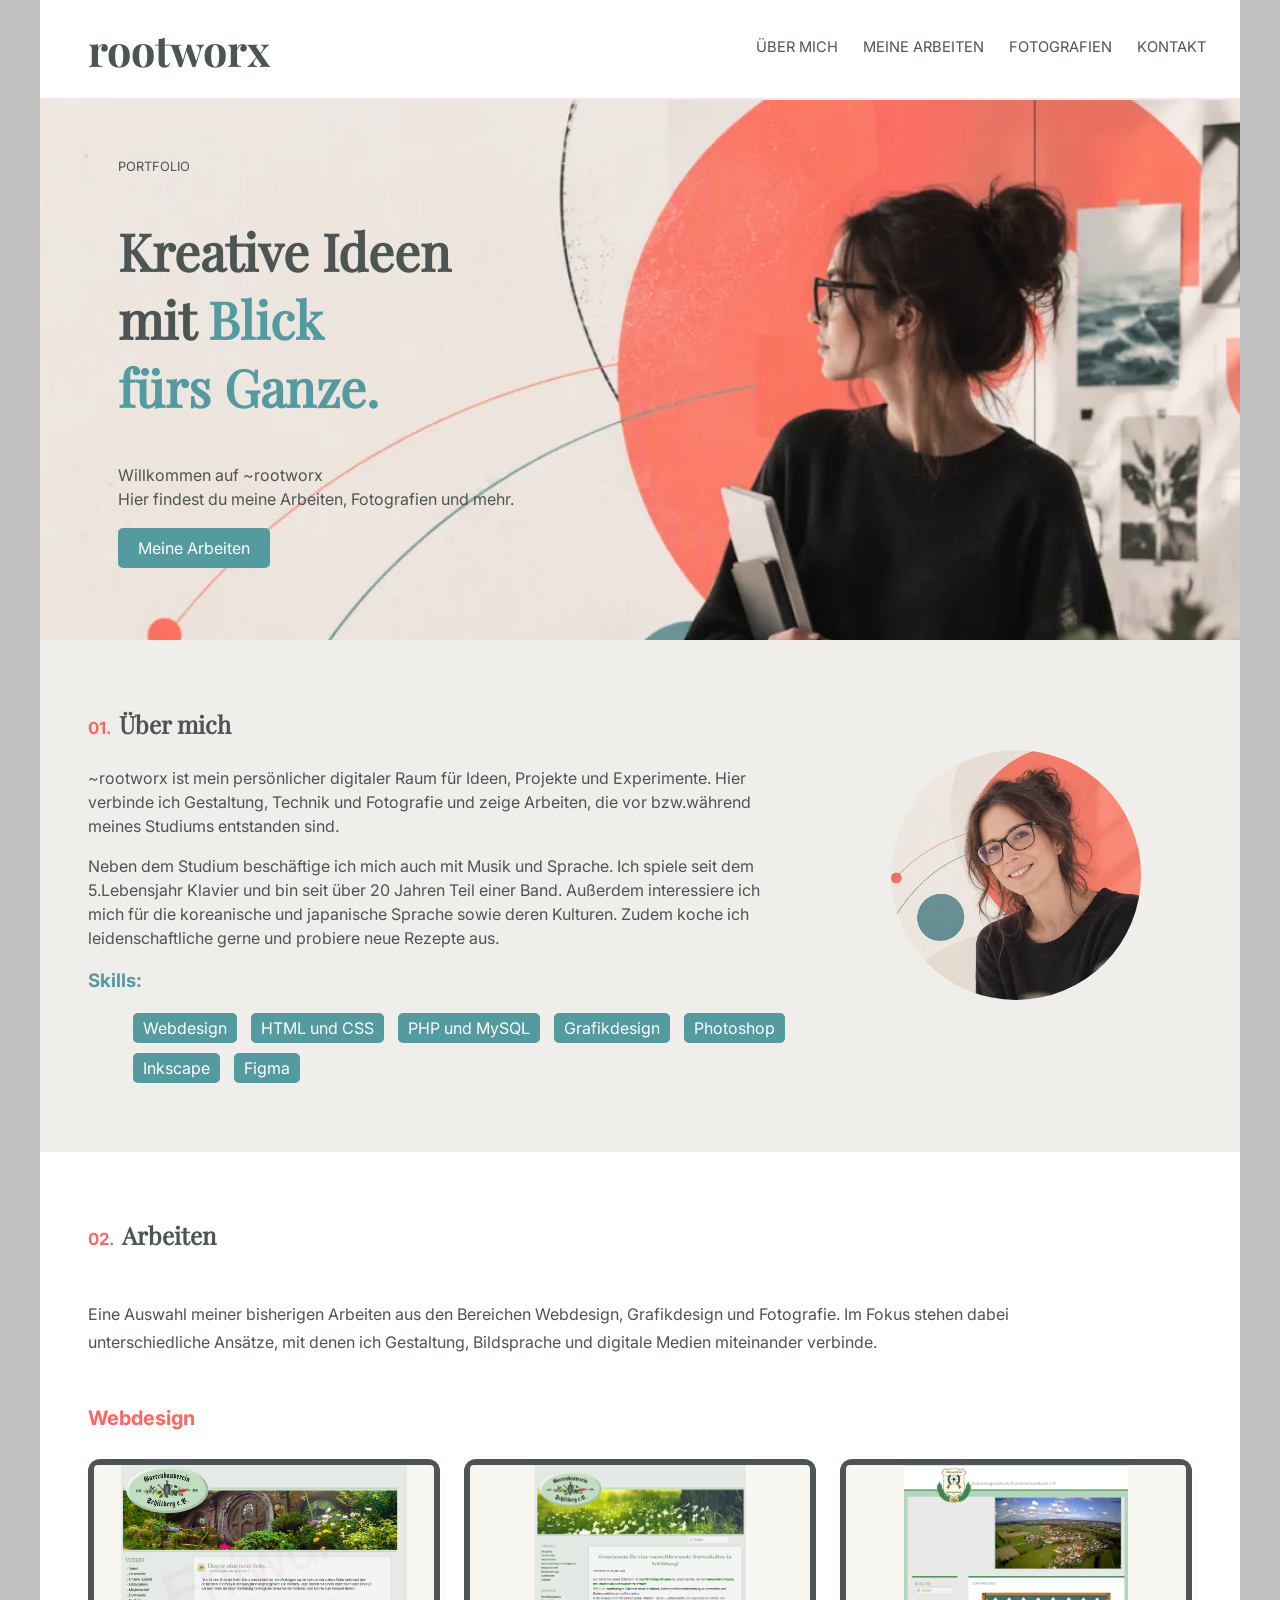
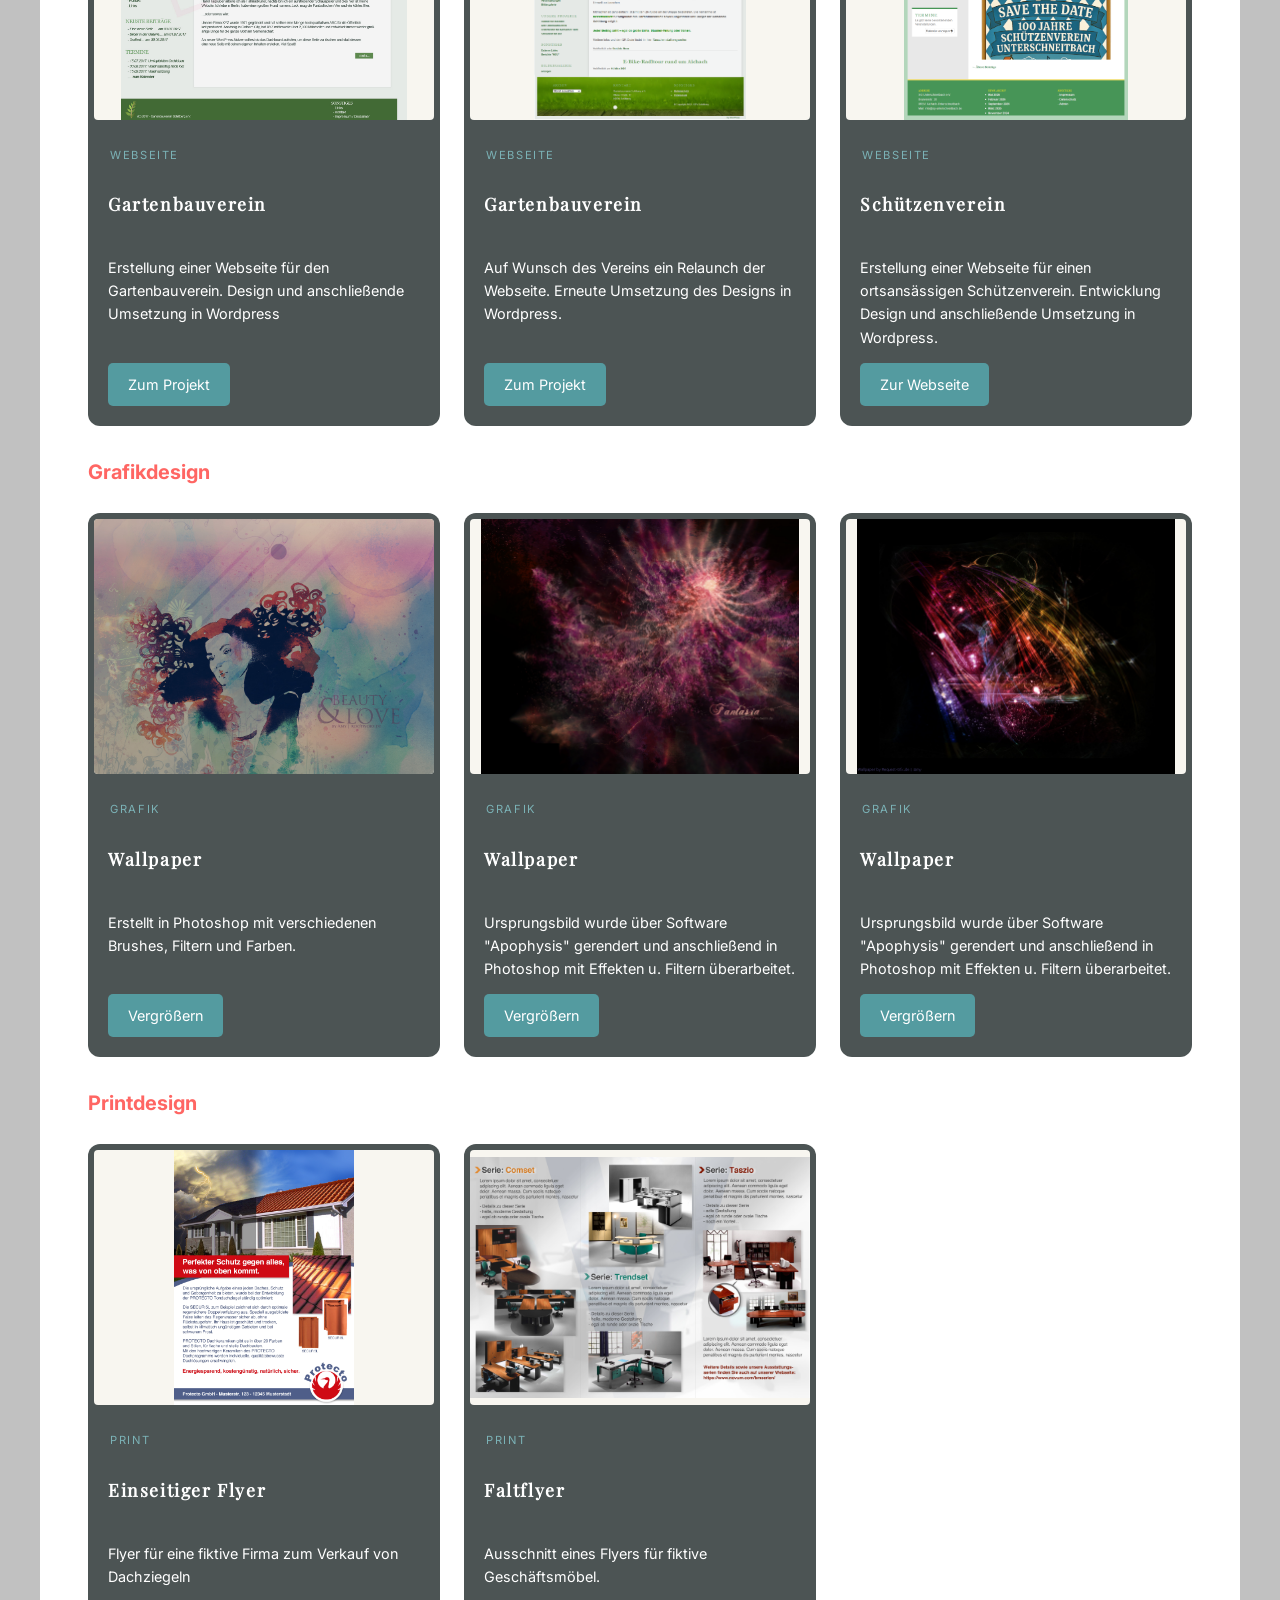
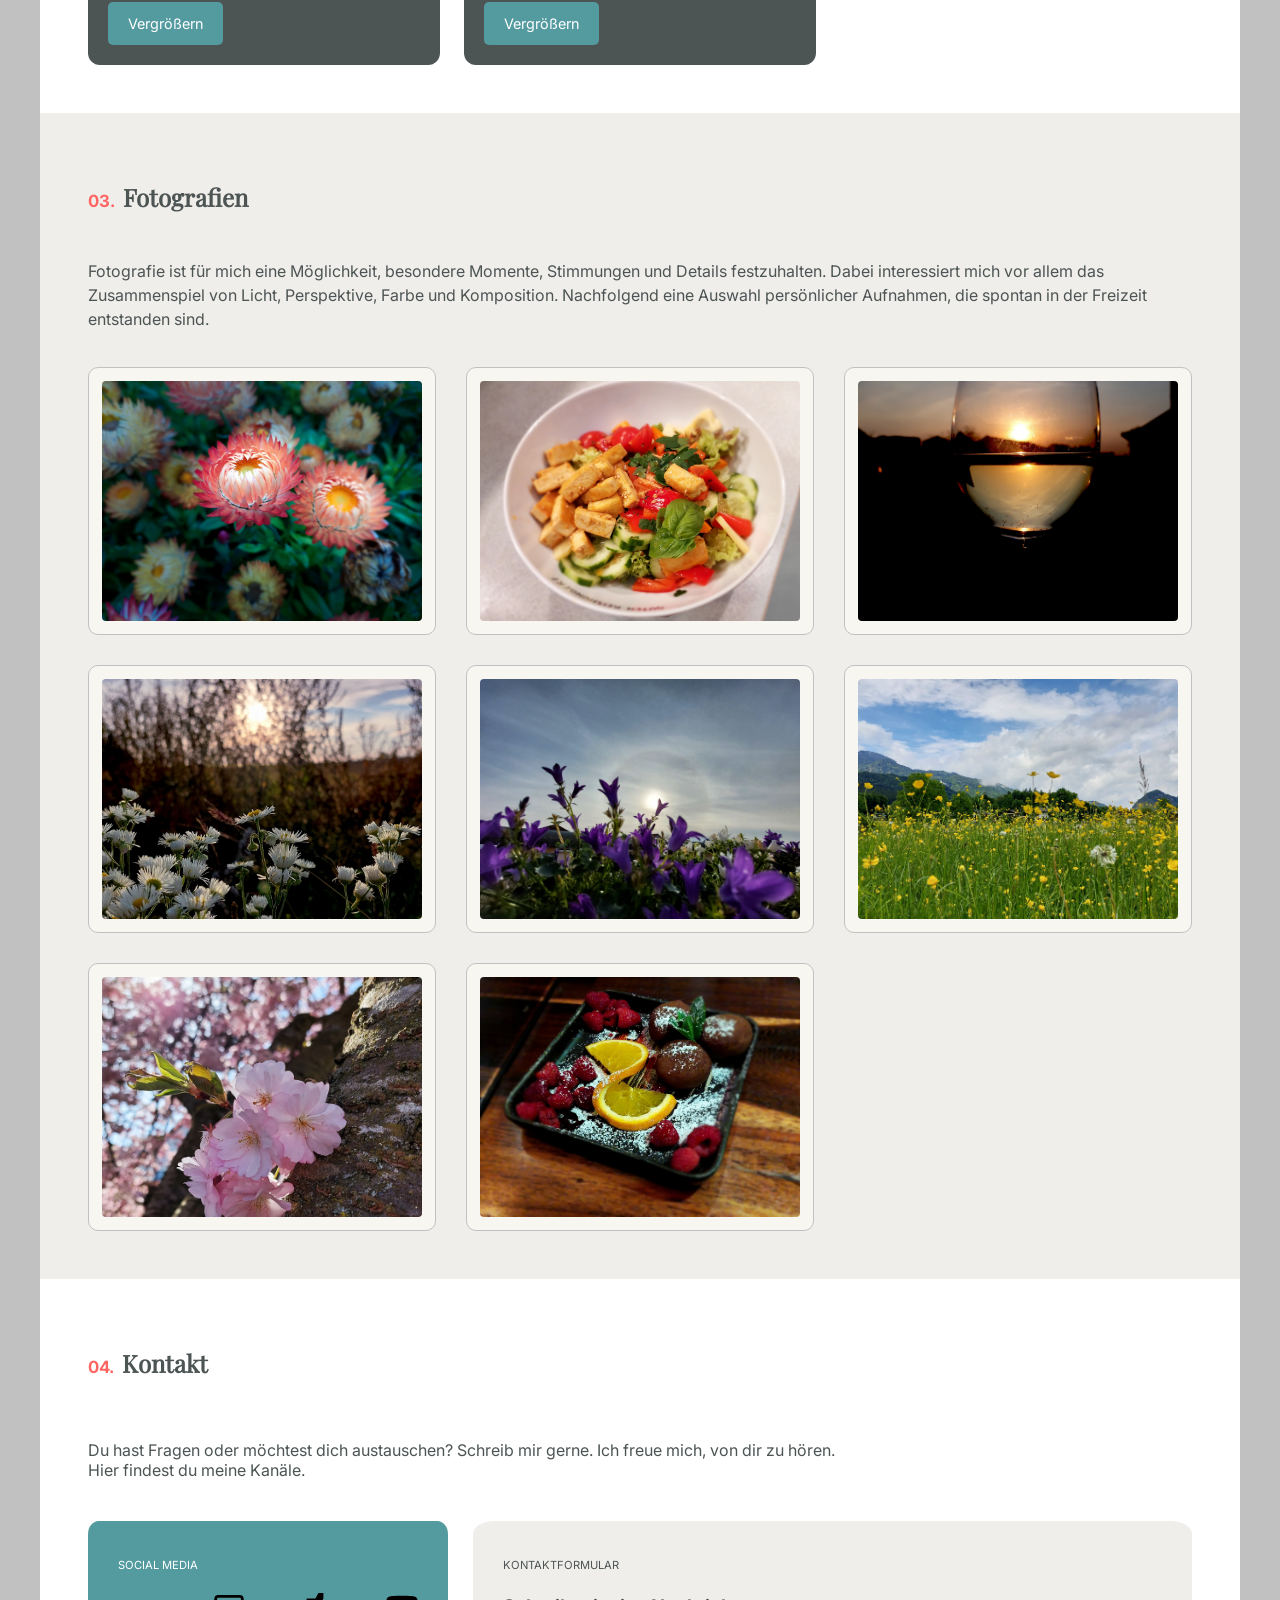
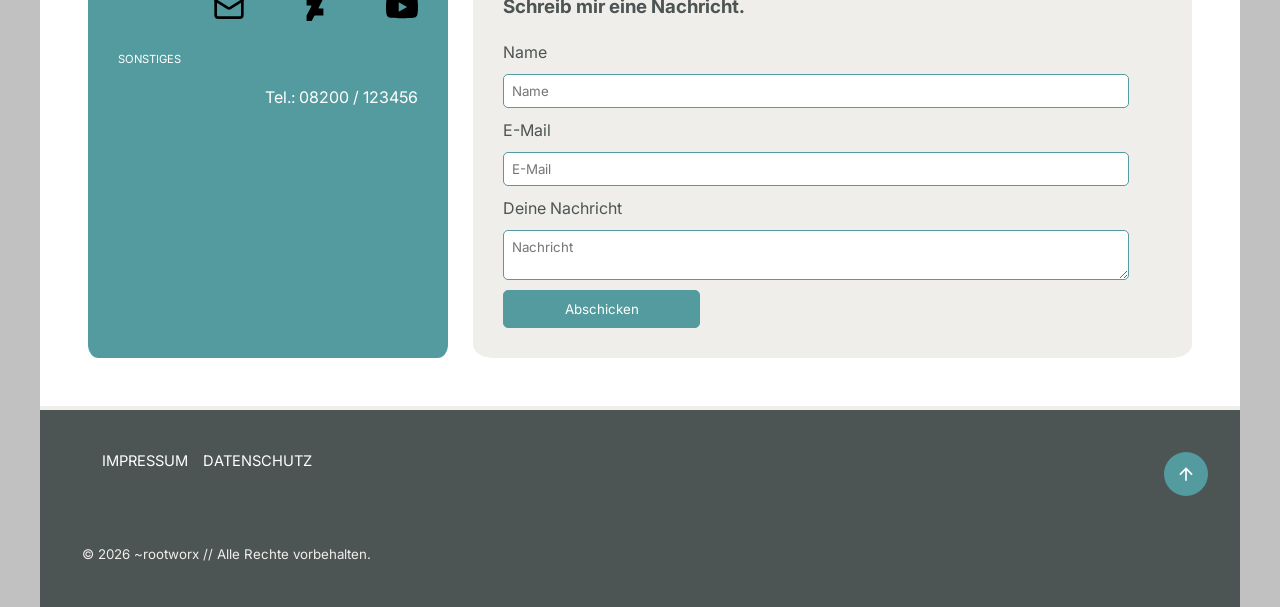
==== index.html @ ef7a03c9 "feat: Füge Lazy Loading für Bilder hinzu - Eigenschaft in <img>-Tag ergänzt in HTML-Seiten, für verb" ====
<!DOCTYPE html>
<html lang="de">

<head>
    <meta charset="UTF-8">
    <meta name="viewport" content="width=device-width, initial-scale=1.0">
    <title>~rootworx Portfolio Website</title>
    <link rel="stylesheet" href="assets/style.css" type="text/css">
    <link rel="stylesheet" href="assets/mobile.css">

    <script src="script/loader.js" defer></script>
    <script src="script/lightbox.js" defer></script>
</head>

<body id="top">
    <header>

    </header>

    <main>
        <section id="hero" aria-labelledby="hero-heading">

            <div class="hero-content">
                <span class="hero-title">PORTFOLIO</span>

                <h1>
                    Kreative Ideen mit
                    <span class="hero-highlight">Blick fürs Ganze.</span>
                </h1>
                <p>Willkommen auf ~rootworx<br />
                    Hier findest du meine Arbeiten, Fotografien und mehr.
                </p>
                <p><a href="#works">Meine Arbeiten</a></p>
            </div>

        </section>

        <section id="about">
            <h2><span class="sektionnr">01.</span>Über mich</h2>
            <article>
                <p>~rootworx ist mein persönlicher digitaler Raum für Ideen, Projekte und Experimente. Hier verbinde ich
                    Gestaltung, Technik und Fotografie und zeige Arbeiten, die vor bzw.während meines Studiums
                    entstanden
                    sind.</p>
                <p>Neben dem Studium beschäftige ich mich auch mit Musik und Sprache. Ich spiele seit dem 5.Lebensjahr
                    Klavier und bin seit über 20 Jahren Teil einer Band. Außerdem interessiere ich mich für die
                    koreanische
                    und japanische Sprache sowie deren Kulturen. Zudem koche ich leidenschaftliche gerne und probiere
                    neue
                    Rezepte aus.</p>
                <h3>Skills:</h3>
                <ul>
                    <li>Webdesign</li>
                    <li>HTML und CSS</li>
                    <li>PHP und MySQL</li>
                    <li>Grafikdesign</li>
                    <li>Photoshop</li>
                    <li>Inkscape</li>
                    <li>Figma</li>
                </ul>
            </article>
            <figure><img src="assets/images/foto_klein.webp" alt="Porträtfoto, wurde leicht abstrahiert"></figure>
        </section>

        <section id="works">
            <h2><span class="sektionnr">02.</span>Arbeiten</h2>
            <article>
                <p>Eine Auswahl meiner bisherigen Arbeiten aus den Bereichen Webdesign, Grafikdesign und Fotografie. Im
                    Fokus stehen dabei unterschiedliche Ansätze, mit denen ich Gestaltung, Bildsprache und digitale
                    Medien
                    miteinander verbinde.</p>
            </article>
            <h3>Webdesign</h3>
            <div class="work-grid">
                <figure>
                    <img src="assets/works/wd1.webp" alt="Erstellung Webseite für GBV Schiltberg" loading="lazy">
                    <figcaption>
                        <span class="workbrow">Webseite</span>
                        <h4>Gartenbauverein</h4>
                        <p>Erstellung einer Webseite für den Gartenbauverein. Design und anschließende Umsetzung in
                            Wordpress</p>
                        <a href="projekt01.html">Zum Projekt</a>
                    </figcaption>
                </figure>

                <figure>
                    <img src="assets/works/wd2.webp" alt="Relaunch der Webseite GBV Schiltberg" loading="lazy">
                    <figcaption>
                        <span class="workbrow">Webseite</span>
                        <h4>Gartenbauverein</h4>
                        <p>Auf Wunsch des Vereins ein Relaunch der Webseite. Erneute Umsetzung des Designs in
                            Wordpress.</p>
                        <a href="projekt01.html">Zum Projekt</a>
                    </figcaption>
                </figure>

                <figure>
                    <img src="assets/works/wd3.webp" alt="Erstellung Webseite für einen kleinen Schützenverein" loading="lazy">
                    <figcaption>
                        <span class="workbrow">Webseite</span>
                        <h4>Schützenverein</h4>
                        <p>Erstellung einer Webseite für einen ortsansässigen Schützenverein. Entwicklung Design und
                            anschließende Umsetzung in Wordpress.</p>
                        <a href="https://sg-unterschneitbach.de" target="_blank">Zur Webseite</a>
                    </figcaption>
                </figure>
            </div>

            <h3>Grafikdesign</h3>
            <div class="work-grid">
                <figure>
                    <img src="assets/works/gd1.webp" alt="Wallpaper in Photoshop mit Kopf einer Frau" loading="lazy">
                    <figcaption>
                        <span class="workbrow">Grafik</span>
                        <h4>Wallpaper</h4>
                        <p>Erstellt in Photoshop mit verschiedenen Brushes, Filtern und Farben.</p>
                        <a href="assets/works/gd1.webp" data-lightbox="grafik">Vergrößern</a>
                    </figcaption>
                </figure>

                <figure>
                    <img src="assets/works/gd2.webp" alt="Wallpaper in Photoshop mit Effekten" loading="lazy">
                    <figcaption>
                        <span class="workbrow">Grafik</span>
                        <h4>Wallpaper</h4>
                        <p>Ursprungsbild wurde über Software "Apophysis" gerendert und anschließend in Photoshop mit
                            Effekten u. Filtern überarbeitet.</p>
                        <a href="assets/works/gd2.webp" data-lightbox="grafik">Vergrößern</a>
                    </figcaption>
                </figure>

                <figure>
                    <img src="assets/works/gd3.webp" alt="Wallpaper in Photoshop mit Effekten" loading="lazy">
                    <figcaption>
                        <span class="workbrow">Grafik</span>
                        <h4>Wallpaper</h4>
                        <p>Ursprungsbild wurde über Software "Apophysis" gerendert und anschließend in Photoshop mit
                            Effekten u. Filtern überarbeitet.</p>
                        <a href="assets/works/gd3.webp" data-lightbox="grafik">Vergrößern</a>
                    </figcaption>
                </figure>
            </div>


            <h3>Printdesign</h3>
            <div class="work-grid">
                <figure>
                    <img src="assets/works/pd1.webp" alt="Erstellung eines Flyers" loading="lazy">
                    <figcaption>
                        <span class="workbrow">Print</span>
                        <h4>Einseitiger Flyer</h4>
                        <p>Flyer für eine fiktive Firma zum Verkauf von Dachziegeln</p>
                        <a href="assets/works/pd1.webp" data-lightbox="grafik">Vergrößern</a>
                    </figcaption>
                </figure>

                <figure>
                    <img src="assets/works/pd2.webp" alt="Erstellung eines Flyers" loading="lazy">
                    <figcaption>
                        <span class="workbrow">Print</span>
                        <h4>Faltflyer</h4>
                        <p>Ausschnitt eines Flyers für fiktive Geschäftsmöbel.</p>
                        <a href="assets/works/pd2.webp" data-lightbox="grafik">Vergrößern</a>
                    </figcaption>
                </figure>
            </div>

        </section>

        <section id="foto">
            <h2><span class="sektionnr">03.</span>Fotografien</h2>
            <p>Fotografie ist für mich eine Möglichkeit, besondere Momente, Stimmungen und Details festzuhalten. Dabei
                interessiert mich vor allem das Zusammenspiel von Licht, Perspektive, Farbe und Komposition. Nachfolgend
                eine Auswahl persönlicher Aufnahmen, die spontan in der Freizeit entstanden sind.</p>

            <div class="foto-grid">
                <figure>
                    <a href="assets/fotos/foto1.webp" data-lightbox="foto"><img src="assets/fotos/foto1.webp"
                            alt="Nahaufnahme von Strohblumen" loading="lazy"></a>
                </figure>

                <figure>
                    <a href="assets/fotos/foto2.webp" data-lightbox="foto"><img src="assets/fotos/foto2.webp"
                            alt="Nahaufnahme eines gemischten Salats" loading="lazy"></a>
                </figure>

                <figure>
                    <a href="assets/fotos/foto3.webp" data-lightbox="foto"><img src="assets/fotos/foto3.webp"
                            alt="Spiegelung des Sonnenuntergangs im Weinglas" loading="lazy"></a>
                </figure>

                <figure>
                    <a href="assets/fotos/foto4.webp" data-lightbox="foto"><img src="assets/fotos/foto4.webp"
                            alt="Fotografie von Margeriten bei Sonnenuntergang" loading="lazy"></a>
                </figure>

                <figure>
                    <a href="assets/fotos/foto5.webp" data-lightbox="foto"><img src="assets/fotos/foto5.webp"
                            alt="Glockenblumen bei Sonnenuntergang mit Halo" loading="lazy"></a>
                </figure>

                <figure>
                    <a href="assets/fotos/foto6.webp" data-lightbox="foto"><img src="assets/fotos/foto6.webp"
                            alt="Bunte Blumenwiese in den Bergen bei leicht bewölktem Wetter" loading="lazy"></a>
                </figure>

                <figure>
                    <a href="assets/fotos/foto7.webp" data-lightbox="foto"><img src="assets/fotos/foto7.webp"
                            alt="Kirschblüte mit Sonnenstrahlen im Hintergrund" loading="lazy"></a>
                </figure>

                <figure>
                    <a href="assets/fotos/foto8.webp" data-lightbox="foto"><img src="assets/fotos/foto8.webp"
                            alt="Asiatisches Dessert: Schokoladen-Mochi mit Himbeeren, Orangen und Garnitur" loading="lazy"></a>
                </figure>
            </div>
        </section>

        <dialog class="lightbox" aria-label="Bildansicht">
            <button class="lightbox-close" type="button" aria-label="Bildansicht schließen">
                &times;
            </button>

            <button class="lightbox-prev" type="button" aria-label="Vorheriges Bild">
                &#10094;
            </button>

            <img class="lightbox-image" src=" " alt="">

            <button class="lightbox-next" type="button" aria-label="Nächstes Bild">
                &#10095;
            </button>

            <p class="lightbox-counter" aria-live="polite"></p>
        </dialog>


        <section id="contact">
            <h2><span class="sektionnr">04.</span>Kontakt</h2>
            <p class="contact-intro">
                Du hast Fragen oder möchtest dich austauschen? Schreib mir gerne. Ich freue mich, von dir zu hören.
                <br />
                Hier findest du meine Kanäle.
            </p>

            <aside class="contact-info">
                <span class="eyebrow">Social Media</span>
                <ul>
                    <li><a href="mailto:info@deinemail.de">
                            <svg xmlns="http://w3.org" width="32" height="32" viewBox="0 0 24 24" fill="none"
                                stroke="#000000" stroke-width="2" stroke-linecap="round" stroke-linejoin="round">
                                <rect width="20" height="16" x="2" y="4" rx="2" />
                                <path d="m22 7-8.97 5.7a1.94 1.94 0 0 1-2.06 0L2 7" />
                            </svg></a></li>
                    <li><a href="https://www.deviantart.com/rootworx" target="_blank">
                            <svg xmlns="http://www.w3.org/2000/svg" width="32" height="32" viewBox="0 0 32 32">
                                <path
                                    d="M24.403,2h-4.82l-.514,.511-2.452,4.68-.716,.413H7.597v6.995h4.437l.462,.462-4.899,9.351v5.588h0l4.823-.002,.516-.513,2.457-4.682,.701-.405h8.309v-6.991h-4.45l-.45-.45,4.901-9.356">
                                </path>
                            </svg></a></li>
                    <li><a href="404.html"><svg xmlns="http://www.w3.org/2000/svg" width="32" height="32"
                                viewBox="0 0 32 32">
                                <path
                                    d="M31.331,8.248c-.368-1.386-1.452-2.477-2.829-2.848-2.496-.673-12.502-.673-12.502-.673,0,0-10.007,0-12.502,.673-1.377,.37-2.461,1.462-2.829,2.848-.669,2.512-.669,7.752-.669,7.752,0,0,0,5.241,.669,7.752,.368,1.386,1.452,2.477,2.829,2.847,2.496,.673,12.502,.673,12.502,.673,0,0,10.007,0,12.502-.673,1.377-.37,2.461-1.462,2.829-2.847,.669-2.512,.669-7.752,.669-7.752,0,0,0-5.24-.669-7.752ZM12.727,20.758V11.242l8.364,4.758-8.364,4.758Z">
                                </path>
                            </svg></a></li>
                </ul>
                <span class="eyebrow">Sonstiges</span>
                <ul>
                    <li>Tel.: 08200 / 123456</li>
                </ul>
            </aside>

            <div class="contact-container">
                <span class="eyebrow">Kontaktformular</span>
                <h3>Schreib mir eine Nachricht.</h3>

                <form class="contact-form" method="post">
                    <label for="name">Name </label><input id="name" type="text" placeholder="Name">
                    <label for="email">E-Mail </label><input id="email" type="email" placeholder="E-Mail">
                    <label for="message">Deine Nachricht </label><textarea id="message"
                        placeholder="Nachricht"></textarea>
                    <button type="submit">Abschicken</button>
                </form>
            </div>
        </section>

    </main>

    <footer>

    </footer>

</body>
</html>
---- assets/style.css ----
:root {
    --color-dark: #4C5454;
    --color-cream: #f0eeeb;
    --color-turquoise: #549BA0;
    --color-coral: #FF6663;
    --color-white: #FFFFFF;
    --color-black: #000000;
    --color-grey: #c1c1c1;
    --color-offwhite: #EFE7EB;

    --font-heading: "Playfair Display", serif;
    --font-text: "Inter", sans-serif;
    --font-display: "Bebas Neue", sans-serif;     /* aktuell nicht verwendet, ggf. Deko für später*/
    --font-logo: "Playfair Display-Bold", serif;
}

* {
    box-sizing: border-box;
}

img {
    max-width: 100%;
}

/*  Import und Festlegung von Fonts  */
@font-face {
    font-family: "Playfair Display";
    src: url("../assets/fonts/PlayfairDisplay-Regular.ttf") format("truetype");
}

@font-face {
    font-family: "Playfair Display-Bold";
    src: url("../assets/fonts/PlayfairDisplay-Bold.ttf") format("truetype");
}


@font-face {
    font-family: "Inter";
    src: url("../assets/fonts/Inter-VariableFont_opsz,wght.ttf") format("truetype");

    font-weight: 100 900;
    font-style: normal;
}

@font-face {
    font-family: "Bebas Neue";
    src: url("../assets/fonts/BebasNeue-Regular.ttf") format("truetype");
}


/*  Styling von Body u. Allgemeines  */

html, body {
    scroll-behavior: smooth;
    scroll-padding-top: 70px;
    scroll-snap-type: y proximity;
    background-color: var(--color-grey);
    font-family: var(--font-text);
}


#top {
    max-width: 1200px;
    margin: 0 auto;
}


#works, #foto {  /* Scroll-Snap nur bei großen Sections */
    scroll-snap-align: start;
}  


/*  Styling des Grundgerüsts  */

header {
    position: sticky;
    top: 0 !important;      /* Offset, otherwise it won't stick! */   
    z-index: 1000;          /* Damit Header über allen anderen Elementen liegt */
    display: flex;          /* Ordnet nebeneinander an */
    align-items: center;    /* Zentriert die Elemente vertikal */
    justify-content: space-between;         /* Verteilt Logo links und Navigation rechts */
    padding: 1rem;
    border-bottom: 2px solid var(--color-offwhite);
    background-color: var(--color-white);

    .brand {
        font-family: var(--font-logo);
        font-weight: bold;
        font-size: 2.7rem;
        padding-left: 2rem;
   
        a {
            text-decoration: none;
            color: var(--color-dark);
        }

        a:hover  {
            color: var(--color-black);
            transition: color 0.4s ease, transform 0.3s ease;
        }
    }

}



main {
    margin: 0 auto;
    background-color: var(--color-white);
    color: var(--color-dark);

    h1,
    h2 {
        font-family: var(--font-heading);
        color: var(--color-dark);
        text-transform: none;
    }

    .sektionnr {
        font-family: var(--font-text);
        color: var(--color-coral);
        font-size: 0.7em;
        margin-right: 0.5em;
    }
}


footer {
    background-color: var(--color-dark);
    padding: 2rem;
    border-top: 4px solid var(--color-cream);
    width: 100%;
    align-items: center; 

    p {
        color: var(--color-cream);
        font-size: 10pt;
        margin-top: 50px;
        margin-left: 10px;

    }

    ul,
    li {
        display: flex;
        list-style-type: none;
        padding-left: 15px;
        margin-top: 5px;
    }

    a {
        text-decoration: none;
        text-transform: uppercase;
        color: var(--color-white);
        font-size: 11pt;
        border-radius: 5px;

    }

    a:hover {
        color: var(--color-offwhite);
        border-bottom: solid 5px var(--color-turquoise);
        background-color: var(--color-dark);
    }

    .back-to-top {
        margin-left: auto !important;   /* Schiebt dieses Element und alles danach nach rechts */
    
        a {
            display: flex;
            align-items: center;
            justify-content: center;
            width: 44px;         /* Breite des Buttons */
            height: 44px;        /* Höhe des Buttons */
            border-radius: 50%;  /* Macht den Button perfekt rund */
            background-color: var(--color-turquoise); 
            transition: background-color 0.3s ease, transform 0.2s ease;
        }

        svg {
            fill: var(--color-white);       /* Farbe des Pfeils */
            width: 20px;         /* Größe des Pfeils  */
            height: 20px;
        }

        a:hover {
            background-color: var(--color-black); /* Dunklerer Ton beim Hover */
            transform: translateY(-3px); /* Button hüpft minimal nach oben */
        }
    }

}



#header-nav {           /*  ID "header-nav" eingeführt, da sonst von Footer-Navi die Eigeschaften überschrieben werden */
    padding: 10px;
    display: flex;
    gap: 1.5rem;      /* Abstand zwischen den Links */


    ul,
    li {
        list-style-type: none;
        display: inline-block;
        text-transform: uppercase;
        padding-left: 5px;
        margin-top: 5px;
    }

    a {
        text-decoration: none;
        color: var(--color-dark);
        font-size: 11pt;
        padding: 14px 8px;
        border-radius: 5px;
    }

    a:hover {
        color: var(--color-white);
        background-color: var(--color-turquoise);
    }
}



/*  Styling der Sektionen  */

#hero {
    min-height: 60vh;
    display: flex;
    align-items: center;
    background-image: url("../assets/images/designhero.webp");
    background-size: cover;
    background-position: center center;
    background-attachment: fixed;
    background-color: var(--color-white);
    padding: 30px;
    text-wrap: balance;


    .hero-title {
        font-size: 0.8rem;
        color: var(--color-dark);
        text-transform: uppercase;
        margin-bottom: 10px;
    }

    .hero-highlight {
        color: var(--color-turquoise);
    }

    h1 {
        font-size: clamp(2rem, 4vw, 3.2rem);
        color: var(--color-dark);
    }

    .hero-content {
        width: 40%;
        padding-left: 3rem;
    }

    p {
        line-height: 1.5;
        margin: 25px 0;
    }

    img {
        width: 100%;
        height: auto;
    }


    a {
        padding: 10px 20px;
        background-color: var(--color-turquoise);
        color: var(--color-white);
        text-decoration: none;
        border-radius: 5px;
        transition: background-color 0.3s ease, transform 0.2s ease;
    }

    a:hover {
        background-color: var(--color-coral);
        
    }
}

#about {
    display: grid;
    grid-template-columns: 2fr 1fr;
    grid-column-gap: 50px;
    grid-row-gap: 0px;
    background-color: var(--color-cream);
    padding: 3rem;

    h2 {
        grid-area: 1 / 1 / 2 / 3;
        margin-bottom: 10px;
    }

    article {
        grid-area: 2 / 1 / 3 / 2;
    }


    p {
        font-size: 12pt;
        color: var(--color-dark);
        line-height: 1.5;
    }

    h3 {
        font-size: 14pt;
        color: var(--color-turquoise);
        margin-bottom: 10px;
    }

    li {
        list-style-type: none;
        display: inline-block;
        background-color: var(--color-turquoise);
        color: var(--color-white);
        padding: 5px 10px;
        border-radius: 5px;
        margin: 5px;
    }

    figure {
        grid-area: 2 / 2 / 3 / 3;
        margin: 0 auto;
    }


    img {
        width: 250px;
        aspect-ratio: 1 / 1;
        object-fit: cover;
        border-radius: 50%;
    }

}

#works {
    display: grid;
    grid-template-columns: 1fr;
    gap: 24px;
    background-color: var(--color-white);
    padding: 3rem;

    h2 {
        margin-bottom: 10px;
    }

    h3 {
        margin-top: 10px;
        margin-bottom: 5px;
        color: var(--color-coral);
        font-size: 1.25rem;
    }

    article {
        background-color: var(--color-white);
        line-height: 1.7;
        max-width: 1000px;
    }

    .work-grid {
        display: grid;
        grid-template-columns: repeat(3, minmax(0, 1fr));
        gap: 24px;


        figure {
            display: flex;
            flex-direction: column;
            background-color: var(--color-dark);
            padding: 6px;
            border-radius: 12px;
            margin: 0;
            height: 100%;
            min-width: 0;
            overflow: hidden;
            transition: transform 0.25s ease, box-shadow 0.25s ease;
        }

        figure:hover {
            transform: translateY(-4px);
            box-shadow: 0 10px 24px rgb(76 84 84 / 15%);
        }

        img {
            display: block;
            width: 100%;
            aspect-ratio: 4 / 3;
            height: auto;
            border-radius: 4px;
            object-fit: contain;
            background-color: #F8F6F0;
        }

        figcaption {
            display: flex;
            flex: 1;
            flex-direction: column;
            padding: 12px 14px 14px;
            text-align: left;
            margin-top: 0.8rem;
            font-size: 0.9rem;
            line-height: 1.6;
            color: var(--color-white);

            .workbrow {
                text-transform: uppercase;
                font-size: 0.7rem;
                display: block;
                color: #7bb2b6;
                padding: 0.2em;
                letter-spacing: 0.1rem;
                }

            h4 {
                font-family: var(--font-heading);
                color: var(--color-creme);
                font-size: 1.1rem;
                letter-spacing: 0.1rem;
            }   
            
            a {
                padding: 10px 20px;
                background-color: var(--color-turquoise);
                color: var(--color-white);
                text-decoration: none;
                border-radius: 5px;
                margin-top: auto;
                align-self: flex-start;
            }

            a:hover {
                background-color: var(--color-black);
            }
        }

    }

}


#foto {
    display: grid;
    grid-template-columns: 1fr;
    gap: 20px;
    background-color: var(--color-cream);
    padding: 3rem;


    h2 {
        margin-bottom: 10px;
    }

    p {
        line-height: 1.5;
    }

    .foto-grid {
        display: grid;
        grid-template-columns: repeat(3, minmax(0, 1fr));
        gap: 30px;

        a {
            display: block;
            cursor: zoom-in;
            border-radius: 4px;
        }

        a:focus-visible {
            outline: 2px solid var(--color-coral);
            outline-offset: 4px;
        }


        figure {
            display: flex;
            flex-direction: column;
            border: 1px solid var(--color-grey);
            padding: 0.8rem;
            border-radius: 10px;
            background-color: #F8F6F0;
            margin: 0;
            min-width: 0;
            overflow: hidden;
            transition: transform 0.25s ease, box-shadow 0.25s ease;
            }

        figure:hover {
            transform: translateY(-4px);
            background-color: var(--color-white);
            box-shadow: 0 10px 24px rgb(76 84 84 / 15%);
            }

        img {
            display: block;
            width: 100%;
            aspect-ratio: 4 / 3;
            height: auto;
            border-radius: 4px;
            object-fit: cover;
        }

    }
}

  /*    Einbau der Lightbox für vergrößerte Bilder  */
    .lightbox {
        position: fixed;
        border: 0;
        padding: 3.5rem 4rem 2rem;
        max-width: 90vw;
        max-height: 90dvh;
        width: 100%;
        height: 100%;
        background: rgb(30 34 34 / 94%);
        color: #F8F6F0;
        overflow: hidden;
    }

    .lightbox[open] {
        display: flex;
        align-items: center;
        justify-content: center;
    }

    .lightbox::backdrop {
        background: rgb(30 34 34 / 94%);
    }

    .lightbox-image {
        display: block;
        max-width: 100%;
        max-height: calc(100dvh - 8rem);
        width: auto;
        height: auto;
        object-fit: contain;
        border-radius: 4px;
    }

    .lightbox button {
        position: absolute;
        border: 0;
        background: transparent;
        color: #F8F6F0;
        font-size: 2rem;
        cursor: pointer;
        padding: 0.5rem;
    }

    .lightbox-close {
        top: 0.75rem;
        right: 1rem;
    }

    .lightbox-prev {
        left: 0.5rem;
        top: 50%;
        transform: translateY(-50%);
    }

    .lightbox-next {
        right: 0.5rem;
        top: 50%;
        transform: translateY(-50%);
    }

    .lightbox-counter {
        position: absolute;
        bottom: 0.5rem;
        left: 0;
        width: 100%;
        text-align: center;
        font-size: 0.8rem;
    }


#contact {
    display: grid;
    grid-template-columns: 1fr 2fr;
    gap: 25px;
    padding: 3rem;

    h2,
    .contact-intro {
        grid-column: 1 / -1;
    }

    .contact-info {
        /*Grid-Area links*/
        grid-column: 1;
        background-color: var(--color-turquoise);
        border-radius: 3%;
        color: var(--color-white);
        line-height: 1.5;
        padding: 30px;
        align-items: center;


        ul,
        li {
            list-style: none;
            display: flex;
            margin-left: auto;
        }

        a {
            font-size: 10pt;
        }

    }

    .contact-container {
        /*Grid-Area rechts*/
        grid-column: 2;
        background-color: var(--color-cream);
        border-radius: 3%;
        line-height: 1.5;
        padding: 30px;

    }    

    .contact-form {
        display: grid;
        gap: 10px;


        input,
        textarea,
        button {
            font-family: inherit;
            font-size: 10pt;
            padding: 8px;
            width: 95%;
            border-radius: 5px;
            border: 1px solid var(--color-turquoise);
        }

        button {
            background-color: var(--color-turquoise);
            color: var(--color-white);
            padding: 10px 16px;
            cursor: pointer;
            width: 30%;
            transition: background-color 0.3s ease, transform 0.1s ease;
        }

        button[type="submit"]:hover {
            background-color: var(--color-dark);
            color: var(--color-white);
        }
    }

    .eyebrow {
        text-transform: uppercase;
        font-size: 0.7rem;
    }
}


/* Styling für Unterseiten  */

.all-content {
    display: block;
    background-color: var(--color-cream);
    padding: 4rem;
    

    
    h1 {
        font-family: var(--font-heading);
        font-size: 2.5em;
        color: var(--color-dark);
    }

    h3 {
        color: var(--color-turquoise);
        padding-left: 0.6rem;
    }


    p, address {
        line-height: 1.5;
        padding: 0.5em;
        justify-content: left;
    }

    figure {
        margin: 0 auto;
    }

    a {
        text-decoration: none;
        color: var(--color-white);
        background-color: var(--color-turquoise);
        padding: 16px 10px;
        border-radius: 5px;
    }

    a:hover {
        color: var(--color-white);
        background-color: var(--color-coral);
    }
}


/* Styling für Responsive Toggle-Menu */

/* Toggle-Button: auf Desktop ausblenden */
.menu-toggle {
    display: none;
    border: none;
    background: transparent;
    cursor: pointer;
}

/* Die drei Striche im Hamburger Menu */
.menu-toggle span {
    display: block;
    width: 25px;
    height: 3px;
    margin: 5px 0;
    background-color: var(--color-dark);
    border-radius: 2px;
}


/* Barrierefreiheit: Animationen und Scroll-Snap reduzieren */

@media (prefers-reduced-motion: reduce) {
    html {
        scroll-behavior: auto;
        scroll-snap-type: none;
    }
}
---- assets/mobile.css ----
/* ====  RESPONSIVE DESIGN  ===== */

/* Tablet-Anpassungen */
@media (max-width: 1024px) {

  /* Allgemeine Abstände */
    #about, #works, #foto, #contact {
        padding: 2.5rem;
    }

    /* Header */
    header {
        padding: 0.8rem;
    

        .brand {
            font-size: 2rem;
            padding-left: 0.5rem;
        }

        #header-nav {
            padding: 0;
            gap: 0.7rem;
        }

        #header-nav a {
            font-size: 0.85rem;
        }
    }    

/* Hero */
    #hero  {
        min-height: 20vh;
        background-size: cover;
     
        .hero-content {
           width: 42%;
            padding-left: 1.3rem;
        }

    }   

    /* Über mich */
    #about {
        column-gap: 2.5rem;
        grid-template-columns: minmax(0, 2fr) minmax(0, 1fr);
    
        img {
            max-width: 85% !important;
            margin-left: 1rem;
        }

        ul {
            padding: 0;
        }
    }

 /* Arbeiten: drei auf zwei Spalten */
    #works .work-grid {
        grid-template-columns: repeat(2, minmax(0, 1fr));
        gap: 1.5rem;
    }

    /* Fotografien: vier auf zwei Spalten */
    #foto .foto-grid {
        grid-template-columns: repeat(2, minmax(0, 1fr));
        gap: 1.5rem;
    }

    /* Kontakt */
    #contact {
        grid-template-columns: minmax(0, 1fr) minmax(0, 2fr);
        gap: 1.5rem;

        p, ul, li, label {
            font-size: 10pt;
            padding-left: 0;
        }
    }

    footer, footer p {
        padding: 20px 10px;
        font-size: 9pt;
        margin-top: 0;

        .back-to-top {
            margin-left: auto;
            padding-right: 30px;
        
            a {
                width: 40px;         /* Breite des Buttons */
                height: 40px;        /* Höhe des Buttons */
            }

            svg {
                fill: var(--color-white);       /* Farbe des Pfeils */
                width: 20px;         /* Größe des Pfeils  */
                height: 20px;
            }
        }
    }

}


    /* Smartphone-Anpassungen */
@media (max-width: 767px) {

:root {
    --font-h1: clamp(2rem, 3.5vw, 2.8rem);
    --font-h2: clamp(1.5rem, 2.5vw, 2rem);
    --font-h3: clamp(1.15rem, 1.8vw, 1.4rem);
    --font-body: clamp(0.9rem, 1vw, 1rem);
}

html {
    scroll-snap-type: none;
}

 /* Allgemeine Abstände */
    #about, #works, #foto, #contact {
        padding: 1.25rem;
        font-size: var(--font-body);
    }

    header {
        flex-wrap: wrap;
        gap: 1rem;
        padding: 0.9rem;

        .brand {
            font-size: 1.8rem;
            padding-left: 0;
        }
    }

    /* Button anzeigen */
    .menu-toggle {
        display: block;
        padding: 0.5rem;
        z-index: 1001;
    }

    /* Navigation standardmäßig geschlossen */
    #header-nav {
        display: none;
        width: 100%;
        padding: 0;
    }

    /* Navigation öffnen */
    #header-nav.is-open {
        display: block;
    }

    #header-nav ul {
        display: flex;
        flex-direction: column;
        gap: 0.5rem;
        padding: 0;
        margin: 0;
    }

    #header-nav li {
        display: block;
        padding: 0;
        margin: 0;
    }

    #header-nav a {
        display: block;
        padding: 0.75rem;
        font-size: 0.9rem;
    }

    
    /* Hero-Sektion */
    #hero {
        min-height: 30vh;
        padding: 1.25rem;
        background-size: 100%;
        background-position: center top;
        background-repeat: no-repeat;
        background-color: var(--color-white);


        .hero-content {
            max-width: 75%;
            padding-left: 0;
            font-size: var(--font-body);
            text-wrap: balance;
        }

        h1 {
            --font-h1: clamp(2rem, 3.5vw, 2.8rem);
            margin-top: 0;
        }

        p {
            line-height: 1.2;
            margin: 10px 0;
            width: 80%;
        }

        .hero-title {
            visibility: hidden;
        }

        a {
            padding: 8px 18px;
            font-size: 0.9rem;
        }
    }    

/* Über mich: untereinander */
    #about {
        grid-template-columns: 1fr;
        gap: 1.5rem;

 
        h2, article, figure {
            grid-area: auto;
            font-size: var(--font-h2);
        }

        article, article p {
            font-size: var(--font-body);
        }

        figure {
            text-align: center;
        }

        img {
            max-width: 80%;
            margin: 0 auto;
        }
    }

 /* Arbeiten: eine Spalte */
    #works .work-grid {
        grid-template-columns: 1fr;
    }

    /* Fotografien: eine Spalte */
    #foto .foto-grid {
        grid-template-columns: 1fr;
    }

    .lightbox {
        padding: 3.5rem 2.5rem 2rem;
    }

    .lightbox-image {
        max-height: calc(100dvh - 7rem);
    }

    /* Kontakt: Bereiche untereinander */
    #contact {
        grid-template-columns: 1fr;
        line-height: 1.5;
    

        .contact-info,
        .contact-container {
            grid-column: 1;
            min-width: 0;
        }

        .contact-form input,
        .contact-form textarea {
            width: 100%;
        }

        .contact-form button {
            width: auto;
            max-width: 100%;
        }
    }  
    
    footer, footer p {
        padding: 15px 5px;
        font-size: 8pt;

        a {
            font-size: 10pt;
        }

        .back-to-top {
            margin-left: auto;
            padding-right: 15px;
        
            a {
                width: 36px;         /* Breite des Buttons */
                height: 36px;        /* Höhe des Buttons */
            }

            svg {
                fill: var(--color-white);       /* Farbe des Pfeils */
                width: 18px;         /* Größe des Pfeils  */
                height: 18px;
            }

        }
    }
}


    /* Anpassungen kleinere Bildschirme unter 623px */
@media (max-width: 622px) {

    /* Hero-Sektion */
    #hero {
        background-size: cover;
        background-position: right;
        background-repeat: no-repeat;
        background-attachment: scroll;
        
        .hero-content {
            width: 60%;
            padding-left: 0.8rem;
            text-wrap: balance;
        }

    }

}
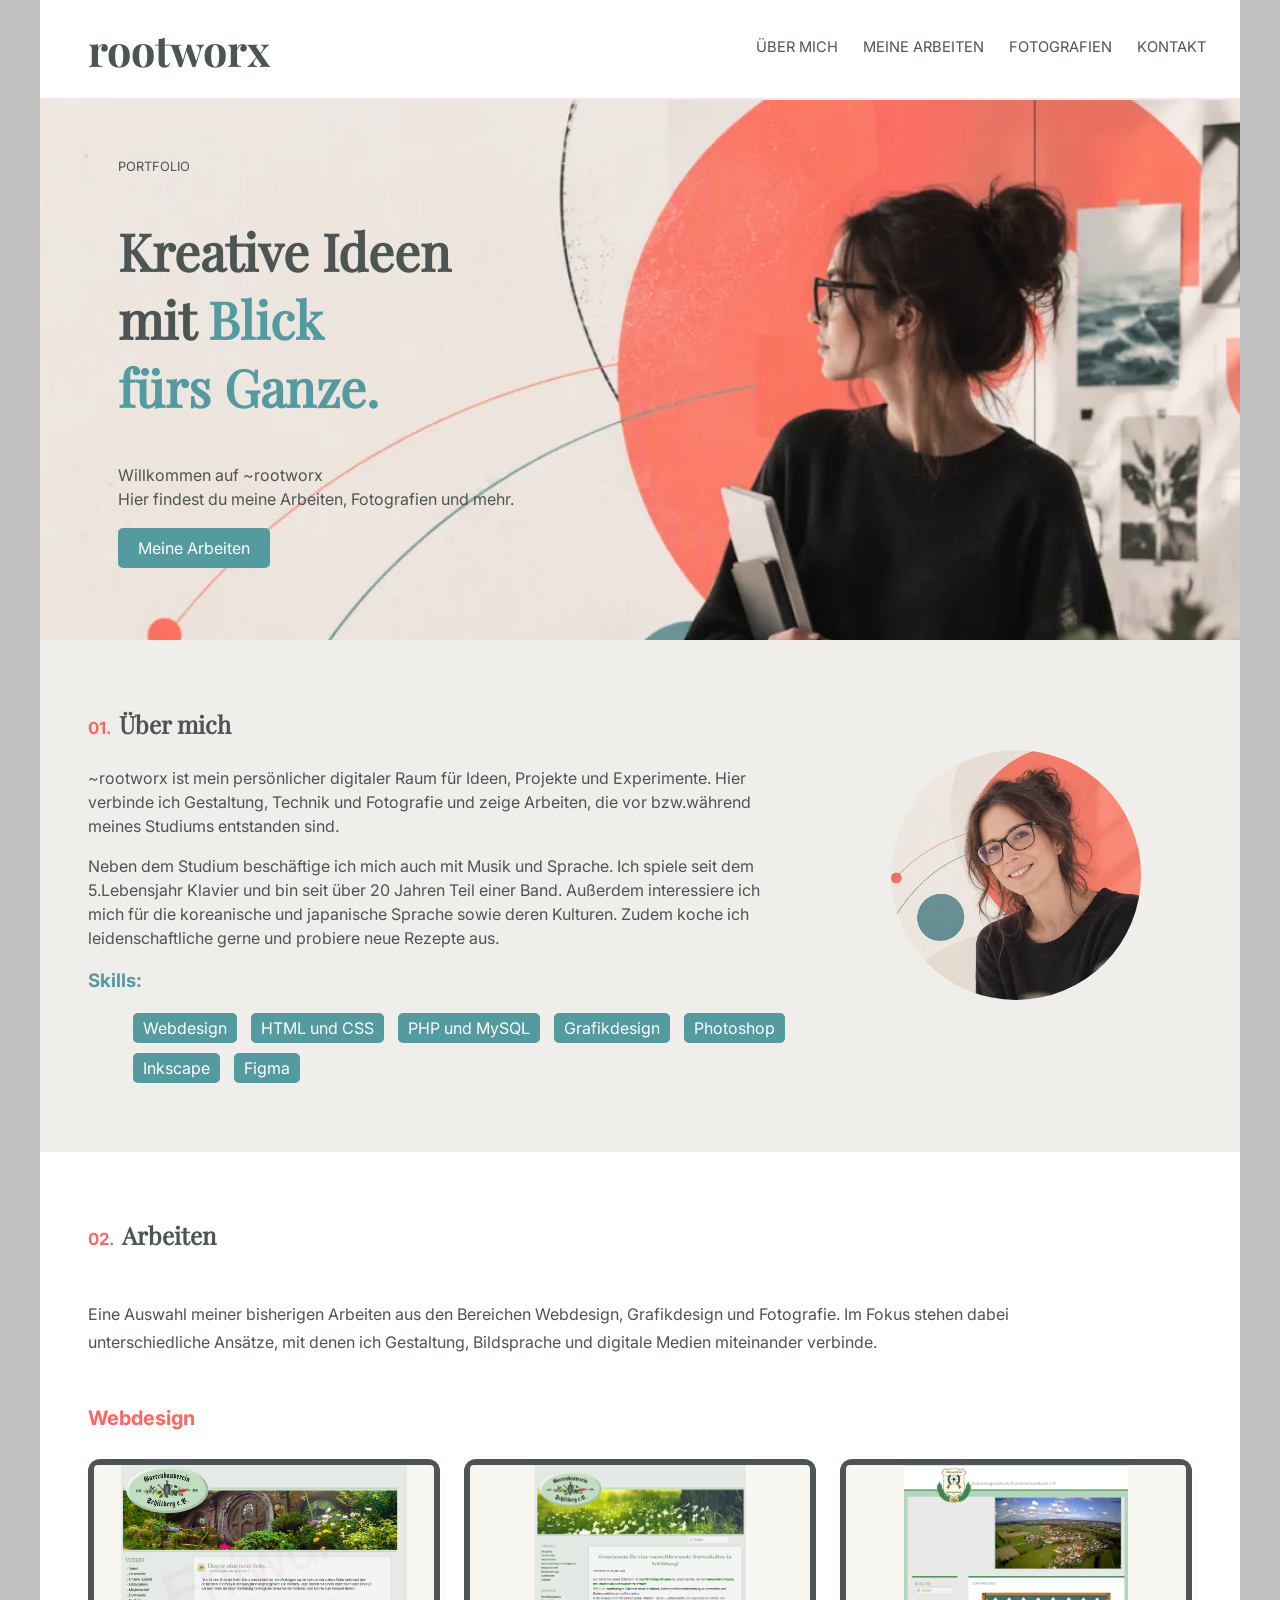
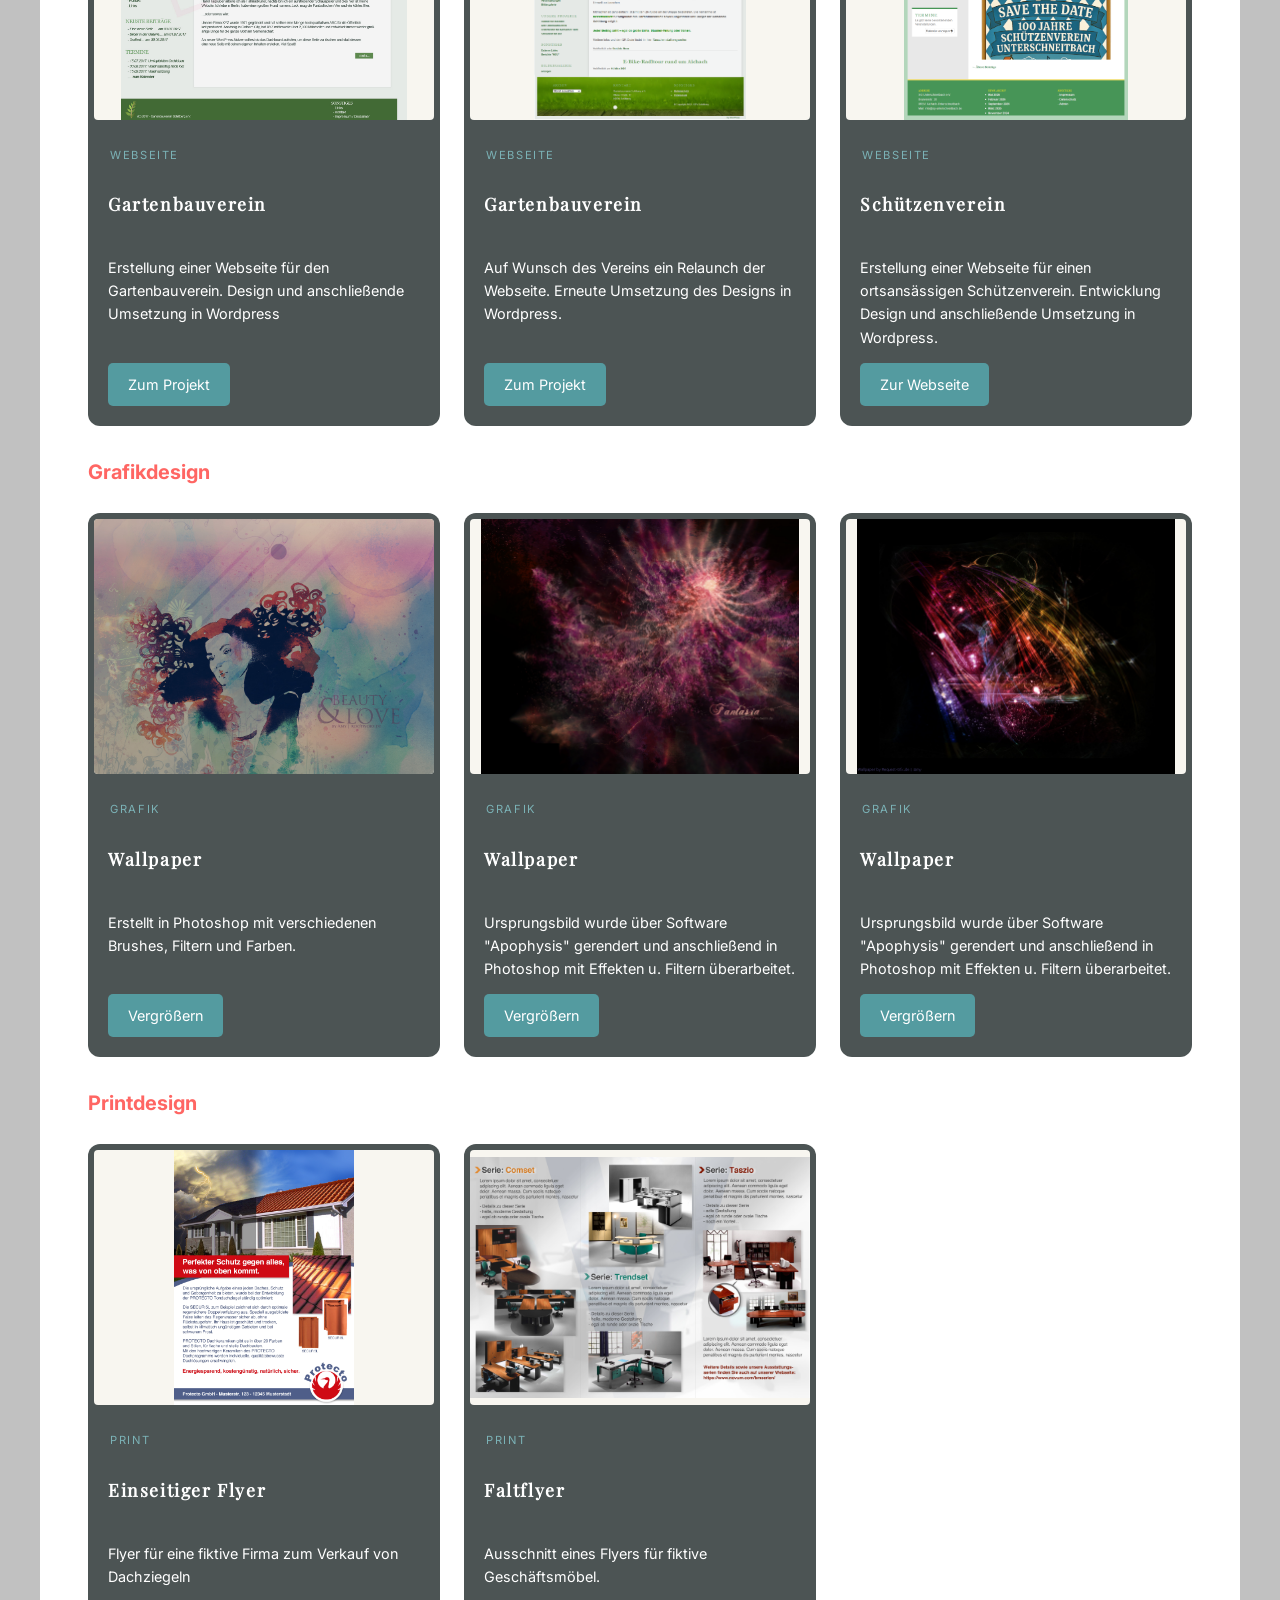
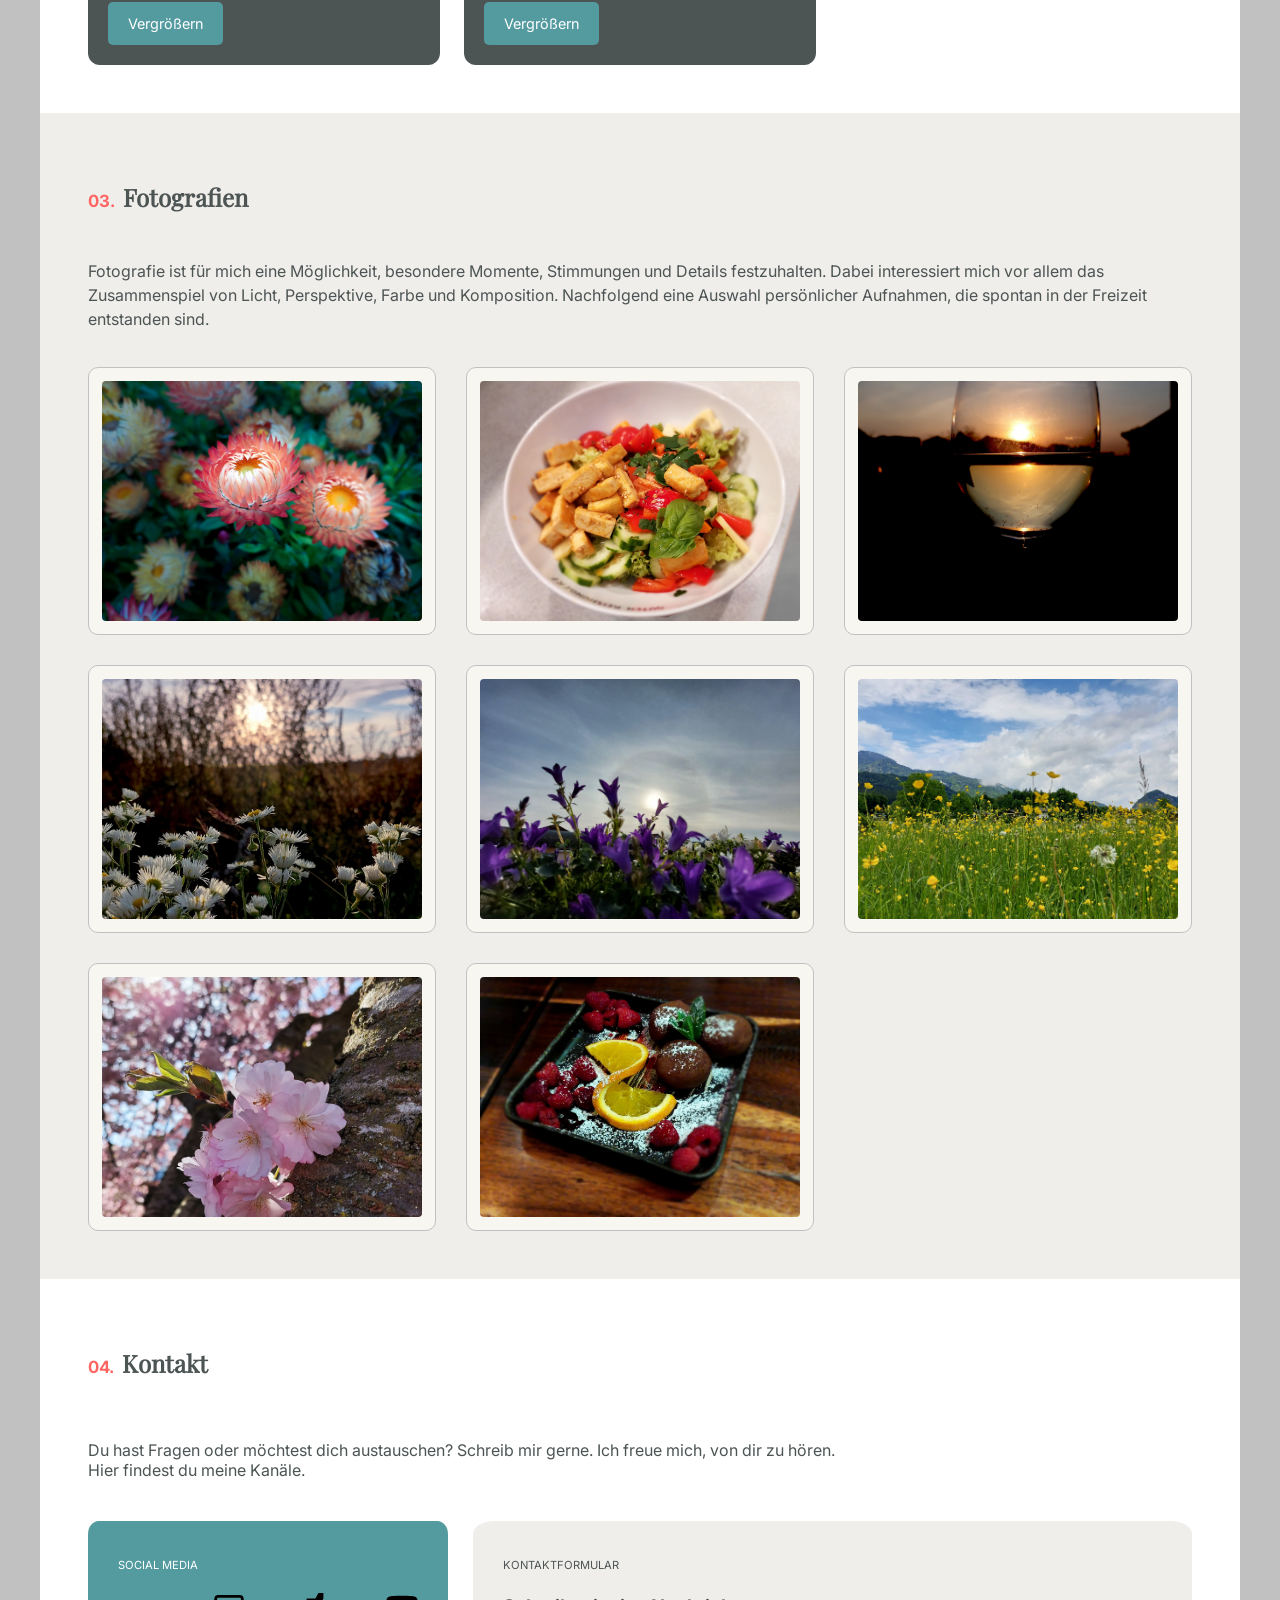
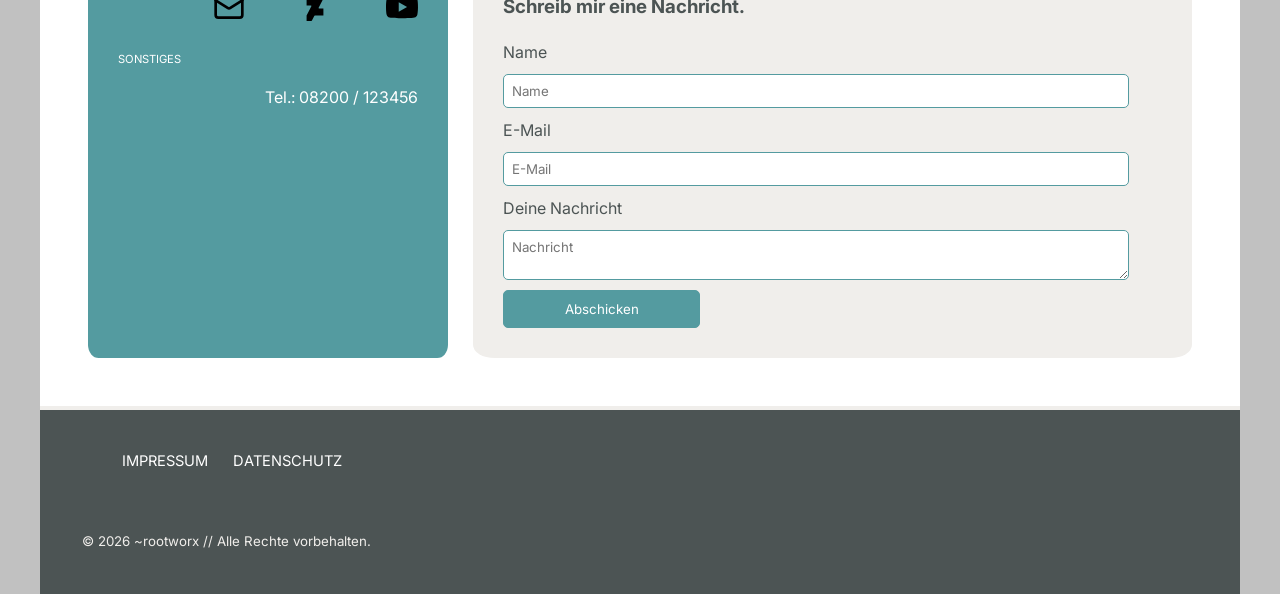
==== commit c8e9c0fc: "feat: füge Favicon in HTML-Seiten ein - Favicon in versch. Dateiformaten u. Größen dem assets-Ordner" ====
--- a/index.html
+++ b/index.html
@@ -5,6 +5,13 @@
     <meta charset="UTF-8">
     <meta name="viewport" content="width=device-width, initial-scale=1.0">
     <title>~rootworx Portfolio Website</title>
+    
+    <link rel="icon" type="image/png" href="assets/favicon/favicon-96x96.png" sizes="96x96" />
+    <link rel="icon" type="image/svg+xml" href="assets/favicon/favicon.svg" />
+    <link rel="shortcut icon" href="assets/favicon/favicon.ico" />
+    <link rel="apple-touch-icon" sizes="180x180" href="assets/favicon/apple-touch-icon.png" />
+    <link rel="manifest" href="assets/favicon/site.webmanifest" />
+
     <link rel="stylesheet" href="assets/style.css" type="text/css">
     <link rel="stylesheet" href="assets/mobile.css">
 
--- a/assets/style.css
+++ b/assets/style.css
@@ -144,8 +144,10 @@
     li {
         display: flex;
         list-style-type: none;
-        padding-left: 15px;
+        padding-left: 20px;
         margin-top: 5px;
+        margin-left: 5px;
+
     }
 
     a {
@@ -154,7 +156,8 @@
         color: var(--color-white);
         font-size: 11pt;
         border-radius: 5px;
-
+        padding-bottom: 8px;
+        border-bottom: solid 5px transparent;
     }
 
     a:hover {
@@ -164,17 +167,27 @@
     }
 
     .back-to-top {
-        margin-left: auto !important;   /* Schiebt dieses Element und alles danach nach rechts */
-    
+        position: fixed;
+        bottom: 15px;
+        right: 7px;
+        z-index: 1000;
+
         a {
             display: flex;
             align-items: center;
             justify-content: center;
+            opacity: 0;
+            visibility: hidden;
             width: 44px;         /* Breite des Buttons */
             height: 44px;        /* Höhe des Buttons */
             border-radius: 50%;  /* Macht den Button perfekt rund */
             background-color: var(--color-turquoise); 
             transition: background-color 0.3s ease, transform 0.2s ease;
+        }
+
+        a.visible {
+            opacity: 1;
+            visibility: visible;
         }
 
         svg {
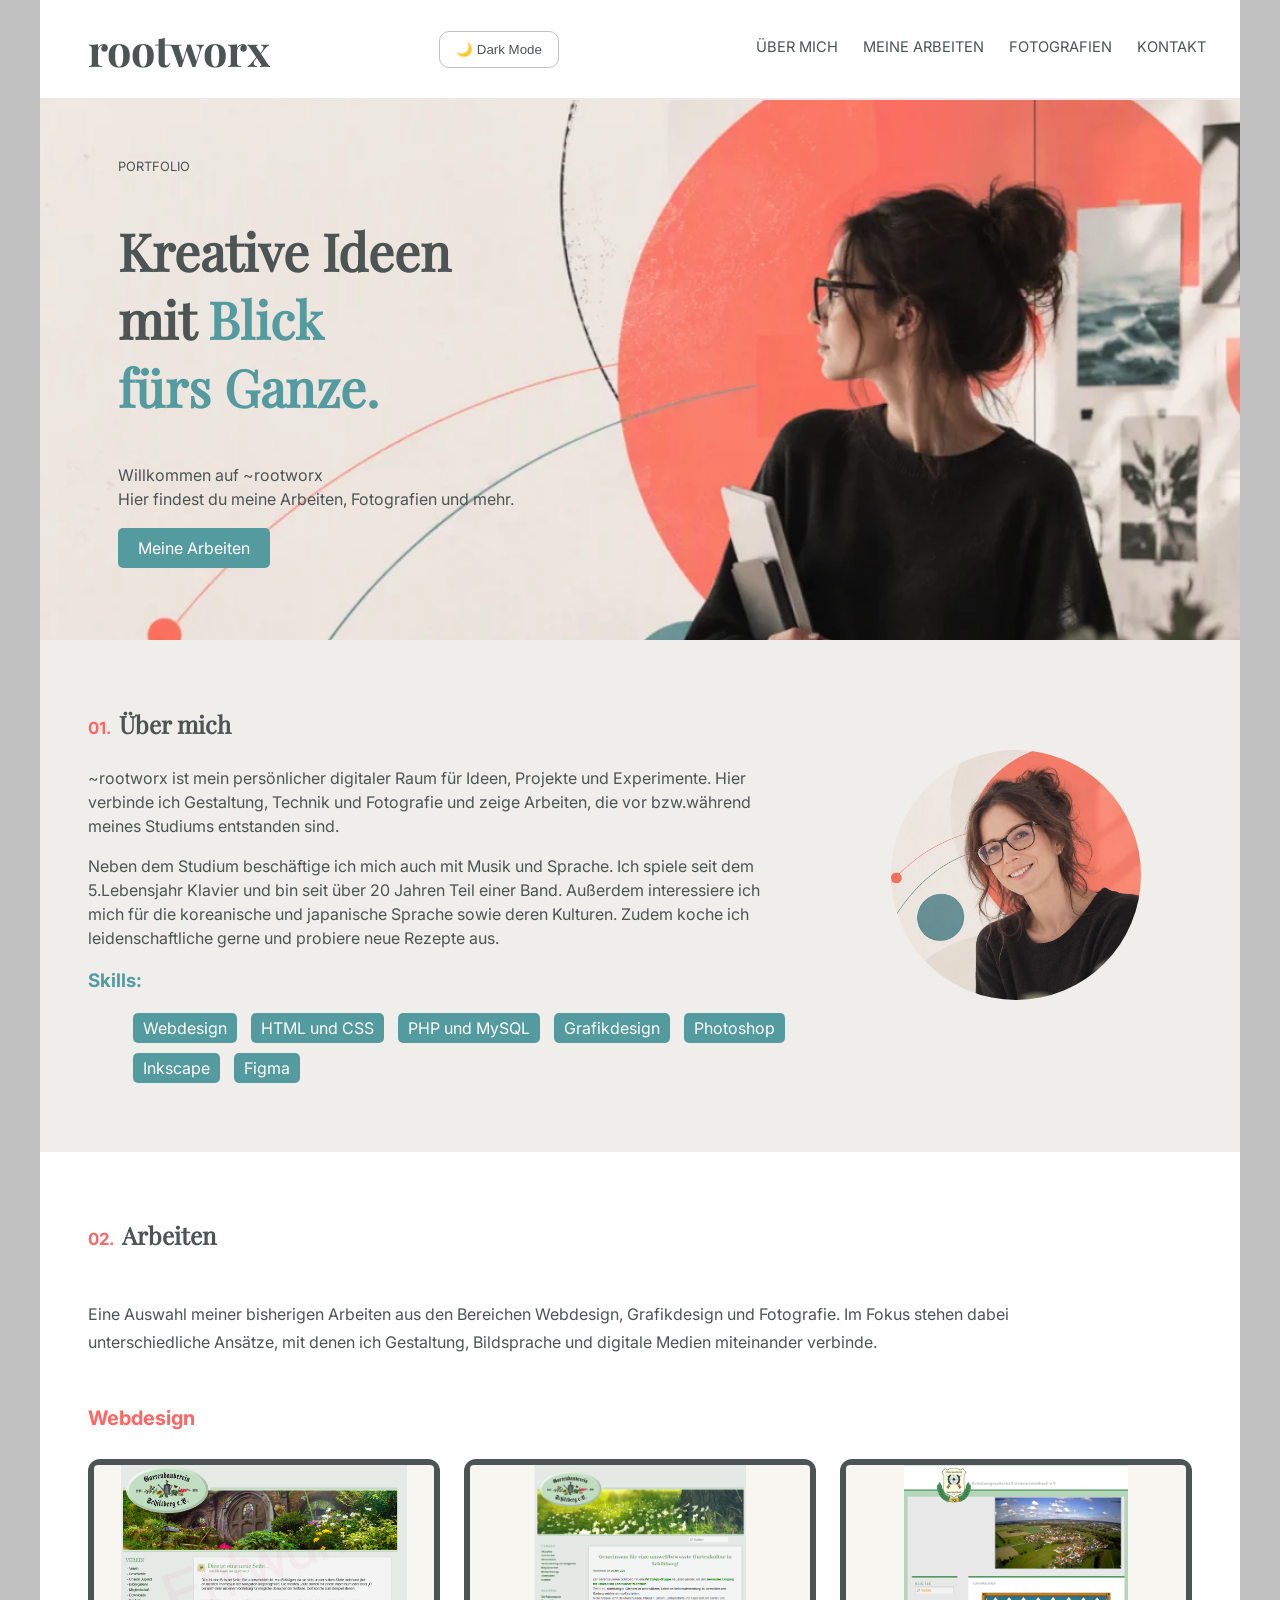
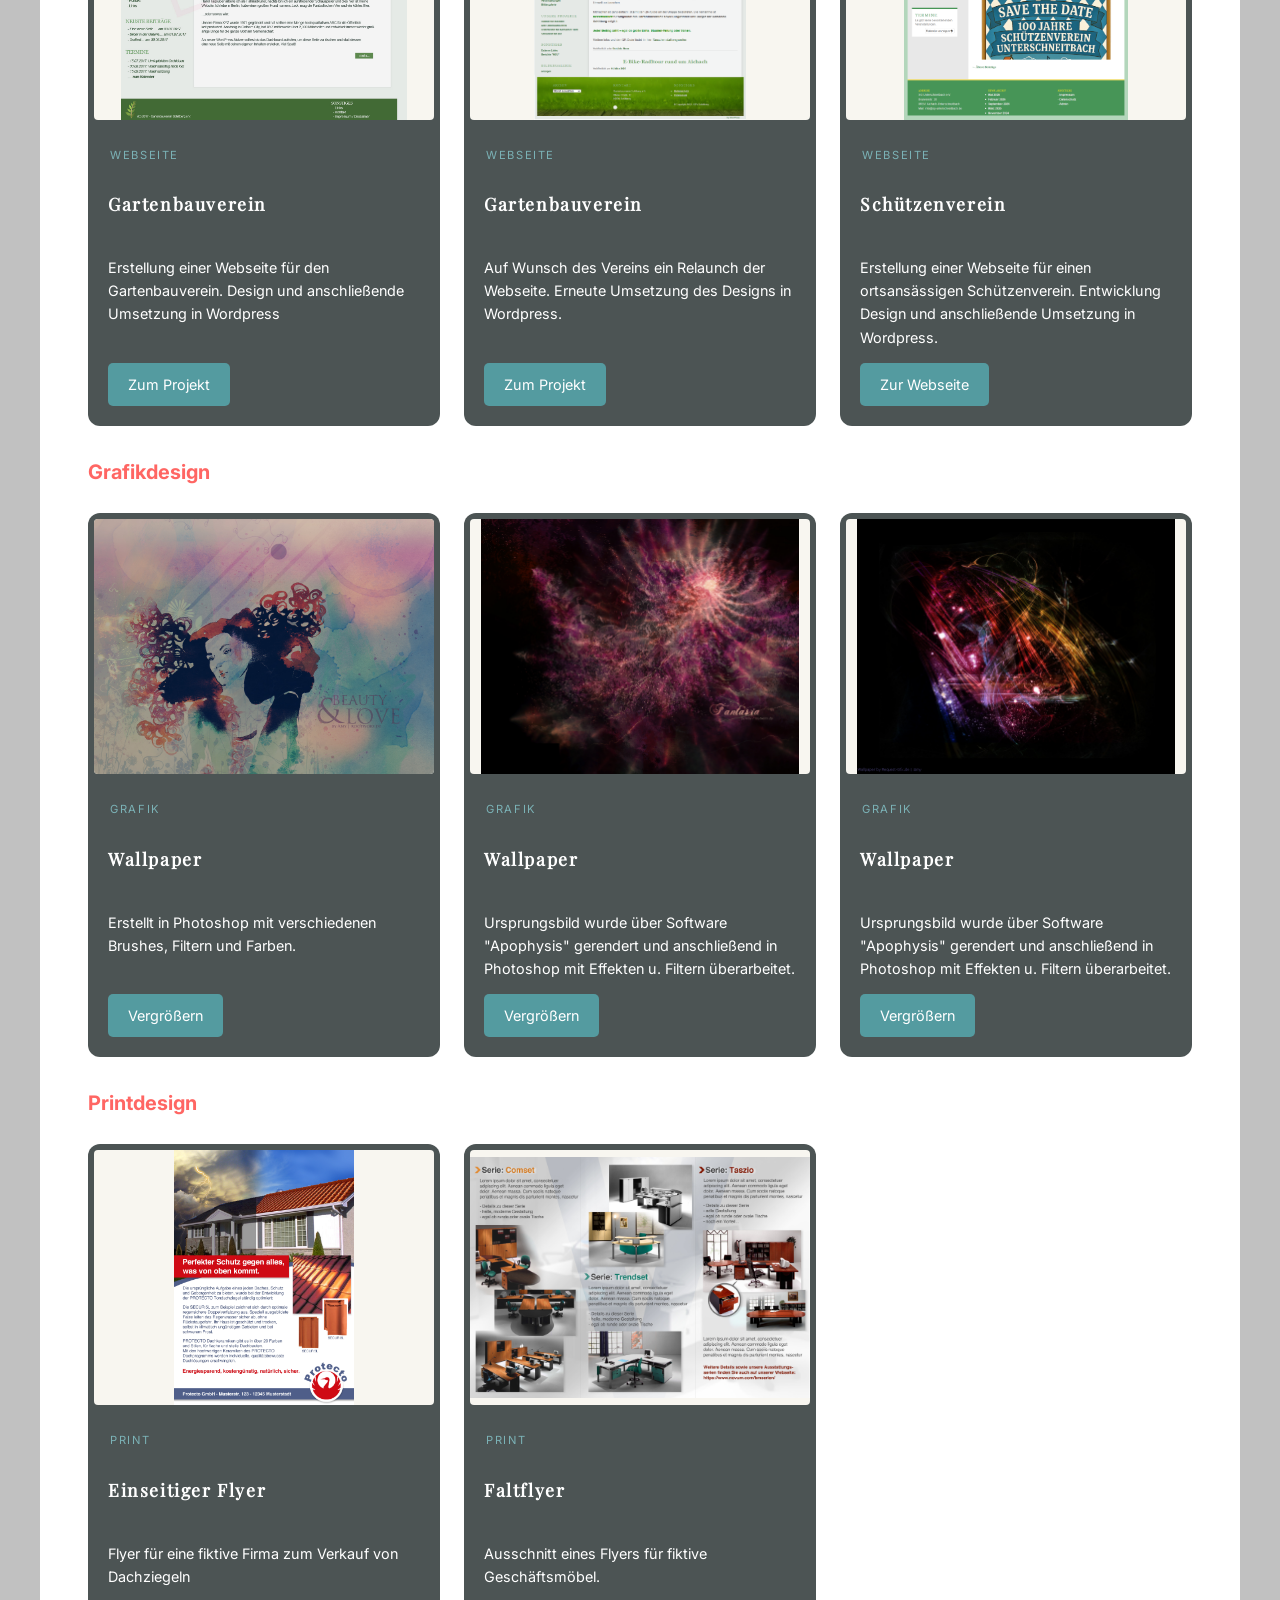
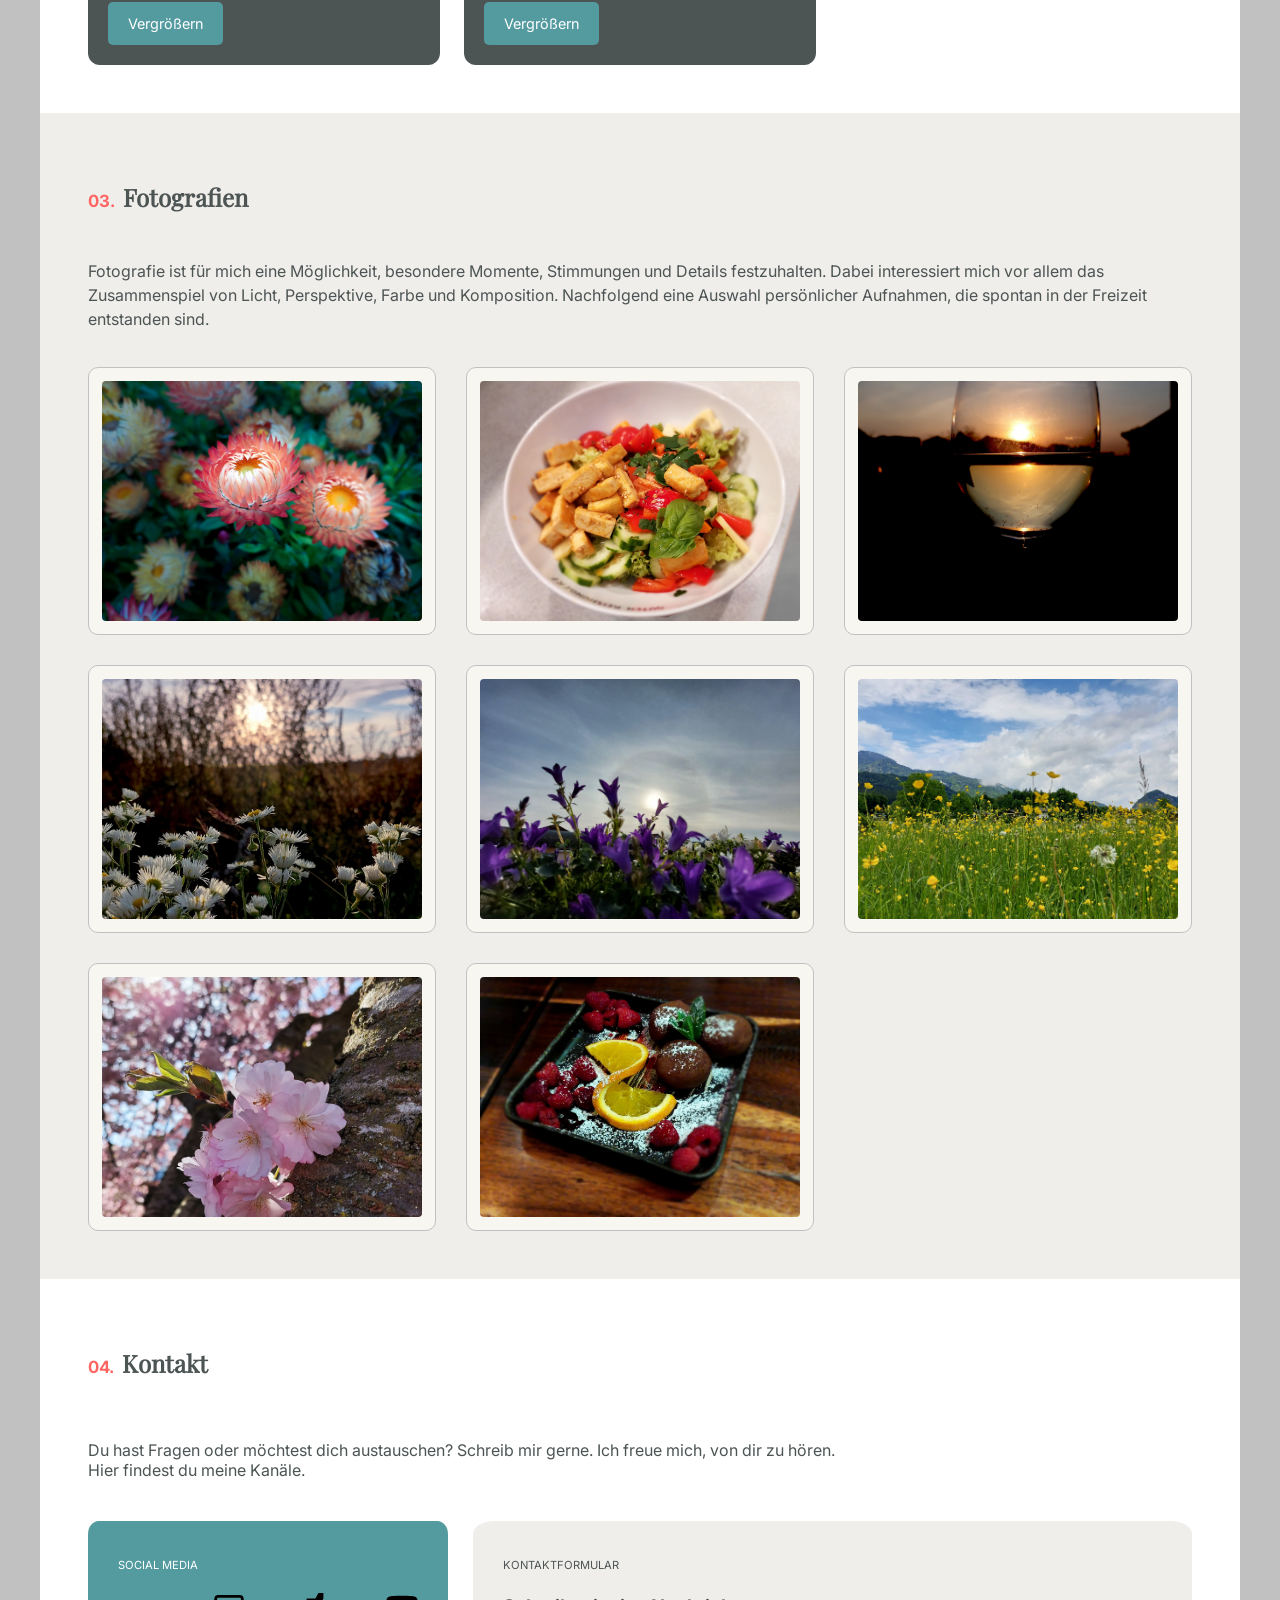
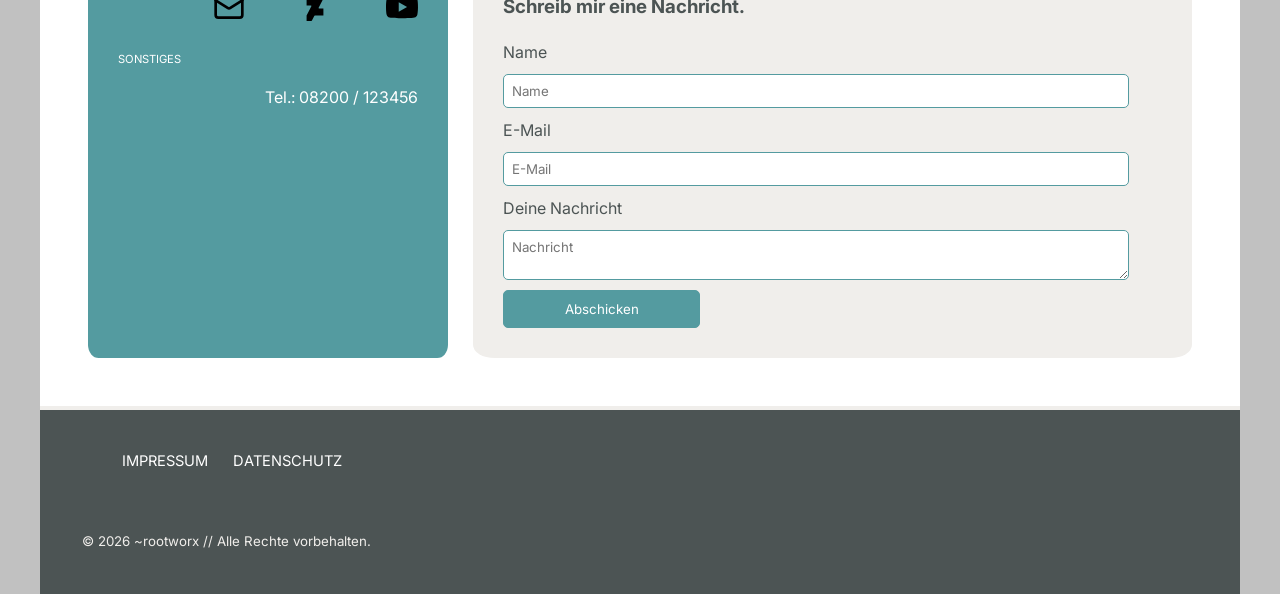
==== commit d892e27b: "refactor: Passe Code für Dark-Mode an - nach Tests nicht voll funktionsfähig --> daher Anpassung des" ====
--- a/index.html
+++ b/index.html
@@ -14,9 +14,11 @@
 
     <link rel="stylesheet" href="assets/style.css" type="text/css">
     <link rel="stylesheet" href="assets/mobile.css">
+    <link rel="stylesheet" href="assets/dark-theme.css" type="text/css">
 
     <script src="script/loader.js" defer></script>
     <script src="script/lightbox.js" defer></script>
+    <script src="script/themeToggle.js" defer></script>
 </head>
 
 <body id="top">
--- a/assets/style.css
+++ b/assets/style.css
@@ -6,7 +6,10 @@
     --color-white: #FFFFFF;
     --color-black: #000000;
     --color-grey: #c1c1c1;
-    --color-offwhite: #EFE7EB;
+    --color-offwhite: #EFE7EB; 
+    --color-imgbg: #F8F6F0;
+    --color-accentblue: #7bb2b6; 
+    --color-lightgrey: #cccccc;
 
     --font-heading: "Playfair Display", serif;
     --font-text: "Inter", sans-serif;
@@ -205,7 +208,6 @@
 }
 
 
-
 #header-nav {           /*  ID "header-nav" eingeführt, da sonst von Footer-Navi die Eigeschaften überschrieben werden */
     padding: 10px;
     display: flex;
@@ -235,6 +237,15 @@
     }
 }
 
+  /* Toggle-Button: für Dark Mode */
+    #themeToggle {
+        cursor: pointer;
+        padding: 10px 16px;
+        border: 1px solid var(--color-grey);
+        border-radius: 10px;
+        background: transparent;     
+        color: var(--color-dark);
+    }
 
 
 /*  Styling der Sektionen  */
@@ -409,7 +420,7 @@
             height: auto;
             border-radius: 4px;
             object-fit: contain;
-            background-color: #F8F6F0;
+            background-color: var(--color-imgbg);
         }
 
         figcaption {
@@ -427,7 +438,7 @@
                 text-transform: uppercase;
                 font-size: 0.7rem;
                 display: block;
-                color: #7bb2b6;
+                color: var(--color-accentblue);
                 padding: 0.2em;
                 letter-spacing: 0.1rem;
                 }
@@ -498,7 +509,7 @@
             border: 1px solid var(--color-grey);
             padding: 0.8rem;
             border-radius: 10px;
-            background-color: #F8F6F0;
+            background-color: var(--color-imgbg);
             margin: 0;
             min-width: 0;
             overflow: hidden;
@@ -533,7 +544,7 @@
         width: 100%;
         height: 100%;
         background: rgb(30 34 34 / 94%);
-        color: #F8F6F0;
+        color: var(--color-imgbg);
         overflow: hidden;
     }
 
@@ -561,7 +572,7 @@
         position: absolute;
         border: 0;
         background: transparent;
-        color: #F8F6F0;
+        color: var(--color-imgbg);
         font-size: 2rem;
         cursor: pointer;
         padding: 0.5rem;
--- a/assets/dark-theme.css
+++ b/assets/dark-theme.css
@@ -0,0 +1,20 @@
+/* Dunkles Theme - Farbwerte in :root bleiben gleich, Bezeichnungen in Klassen usw. ändern sich! */
+
+:root[data-theme="dark"] {       /* Allgemeine Farben überschreiben */
+    --color-dark: #4c5050;
+    --color-cream: #f0eeeb;
+    --color-turquoise: #69AEB0;
+    --color-coral: #FF7774;
+    --color-white: #FFFFFF;
+    --color-black: #111515;
+    --color-lightblack: #414141;
+    --color-grey: #858D8D;
+    --color-offwhite: #EFE7EB; 
+    --color-imgbg: #303636;
+    --color-accentblue: #83BFC2; 
+    --color-lightgrey: #596262;
+
+    /* Zusätzliche Stile für das dunkle Theme */
+
+}
+
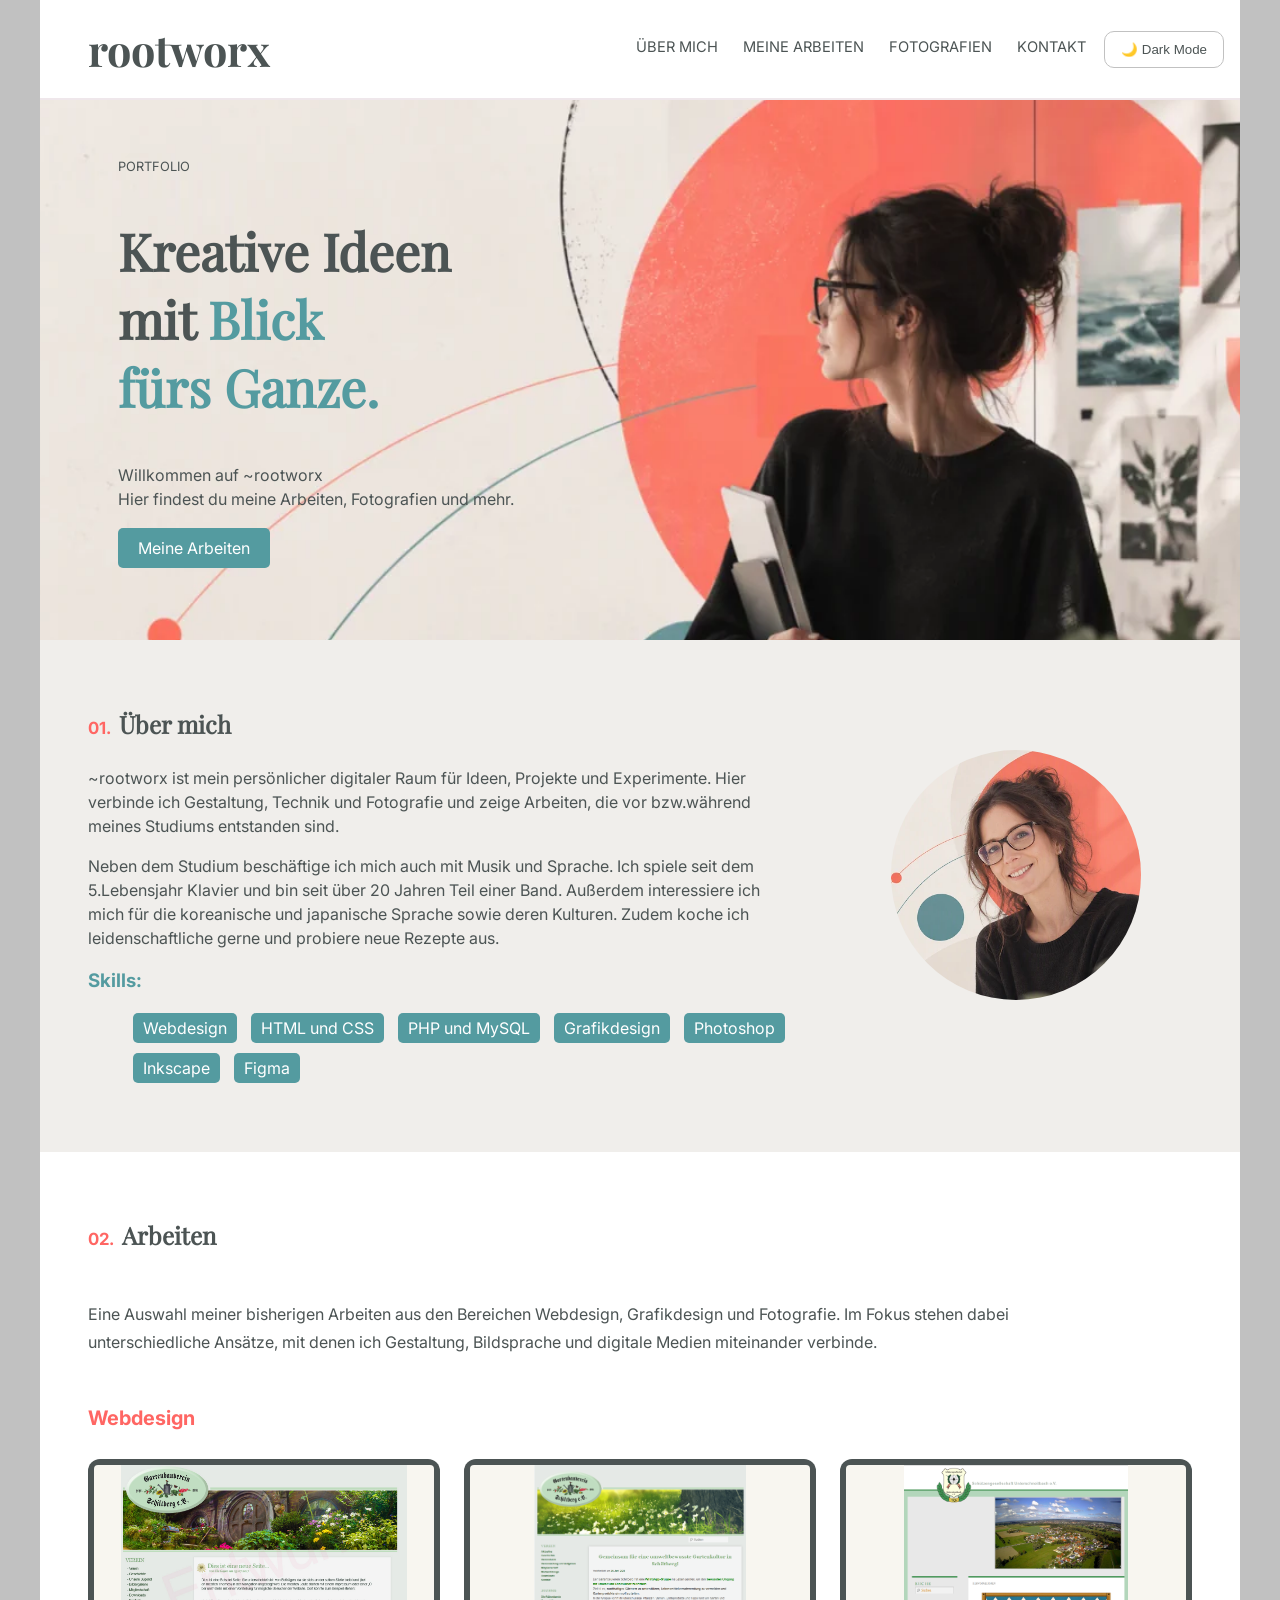
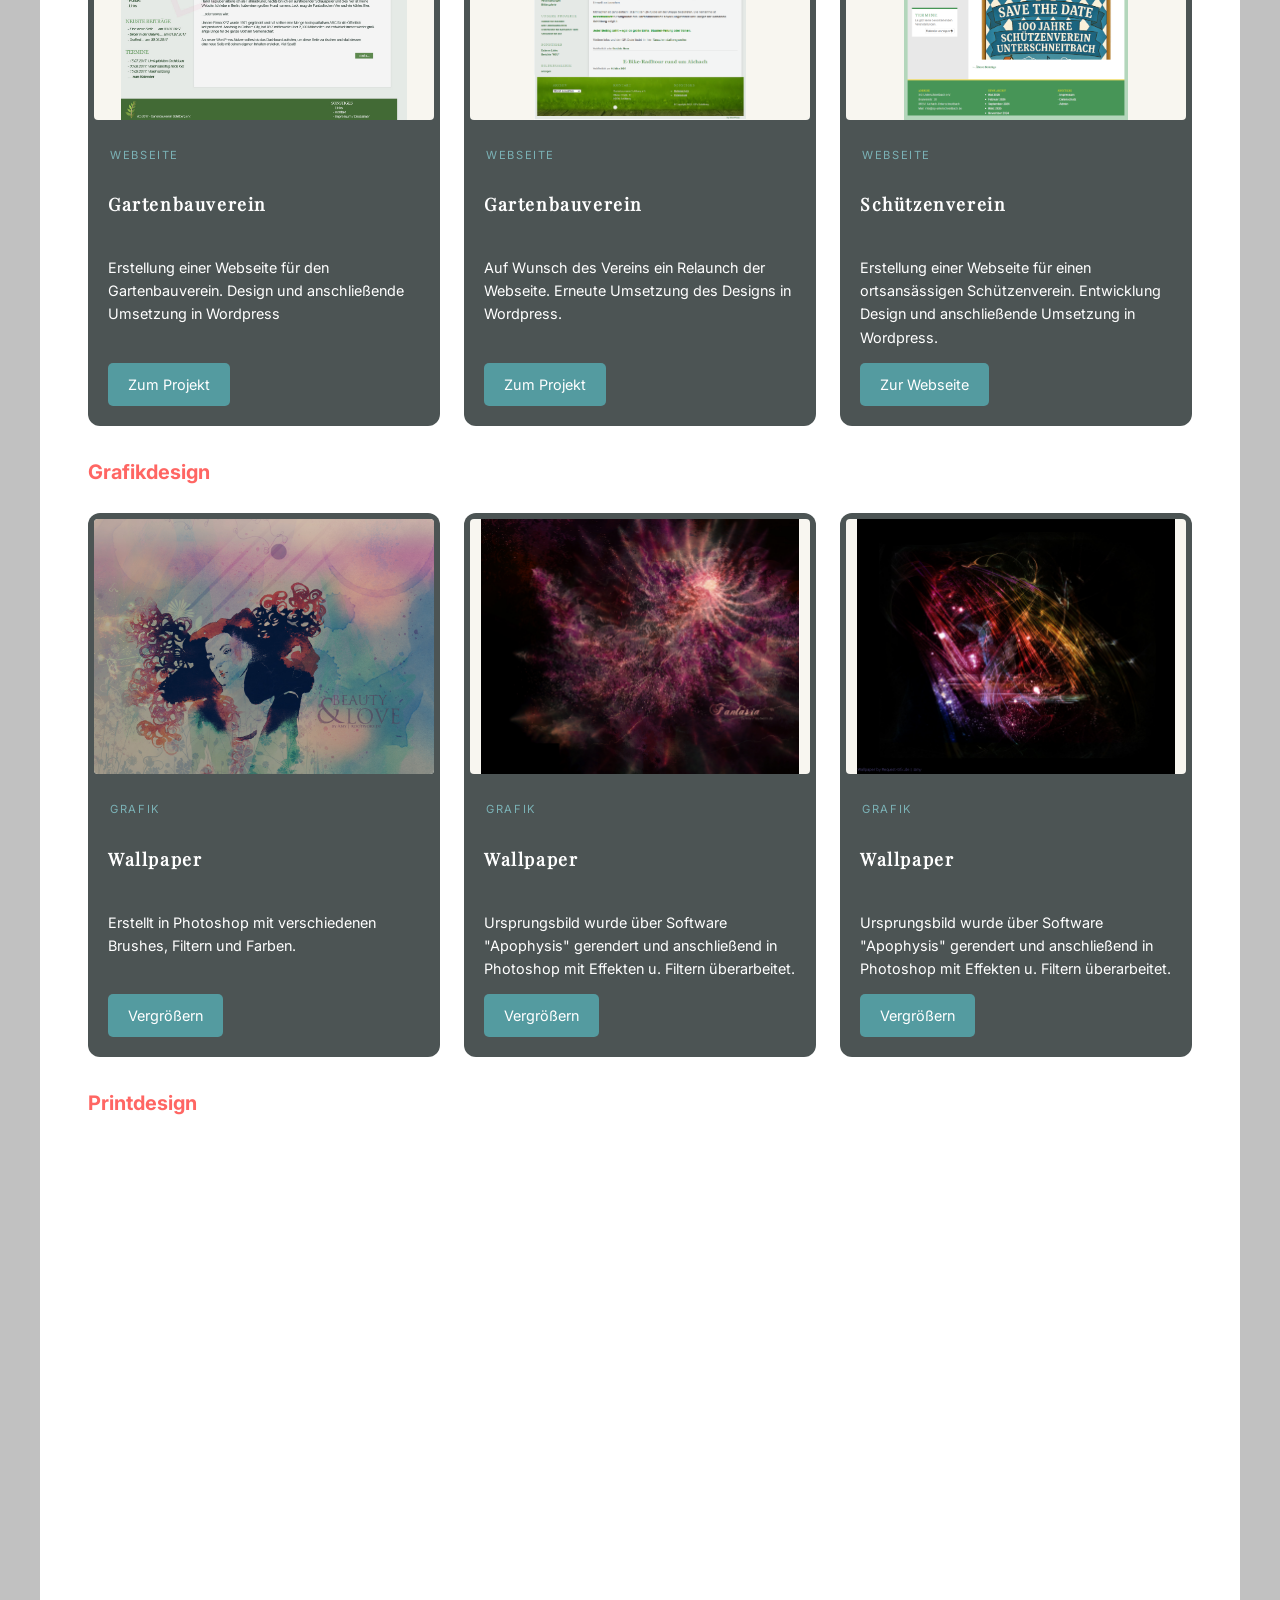
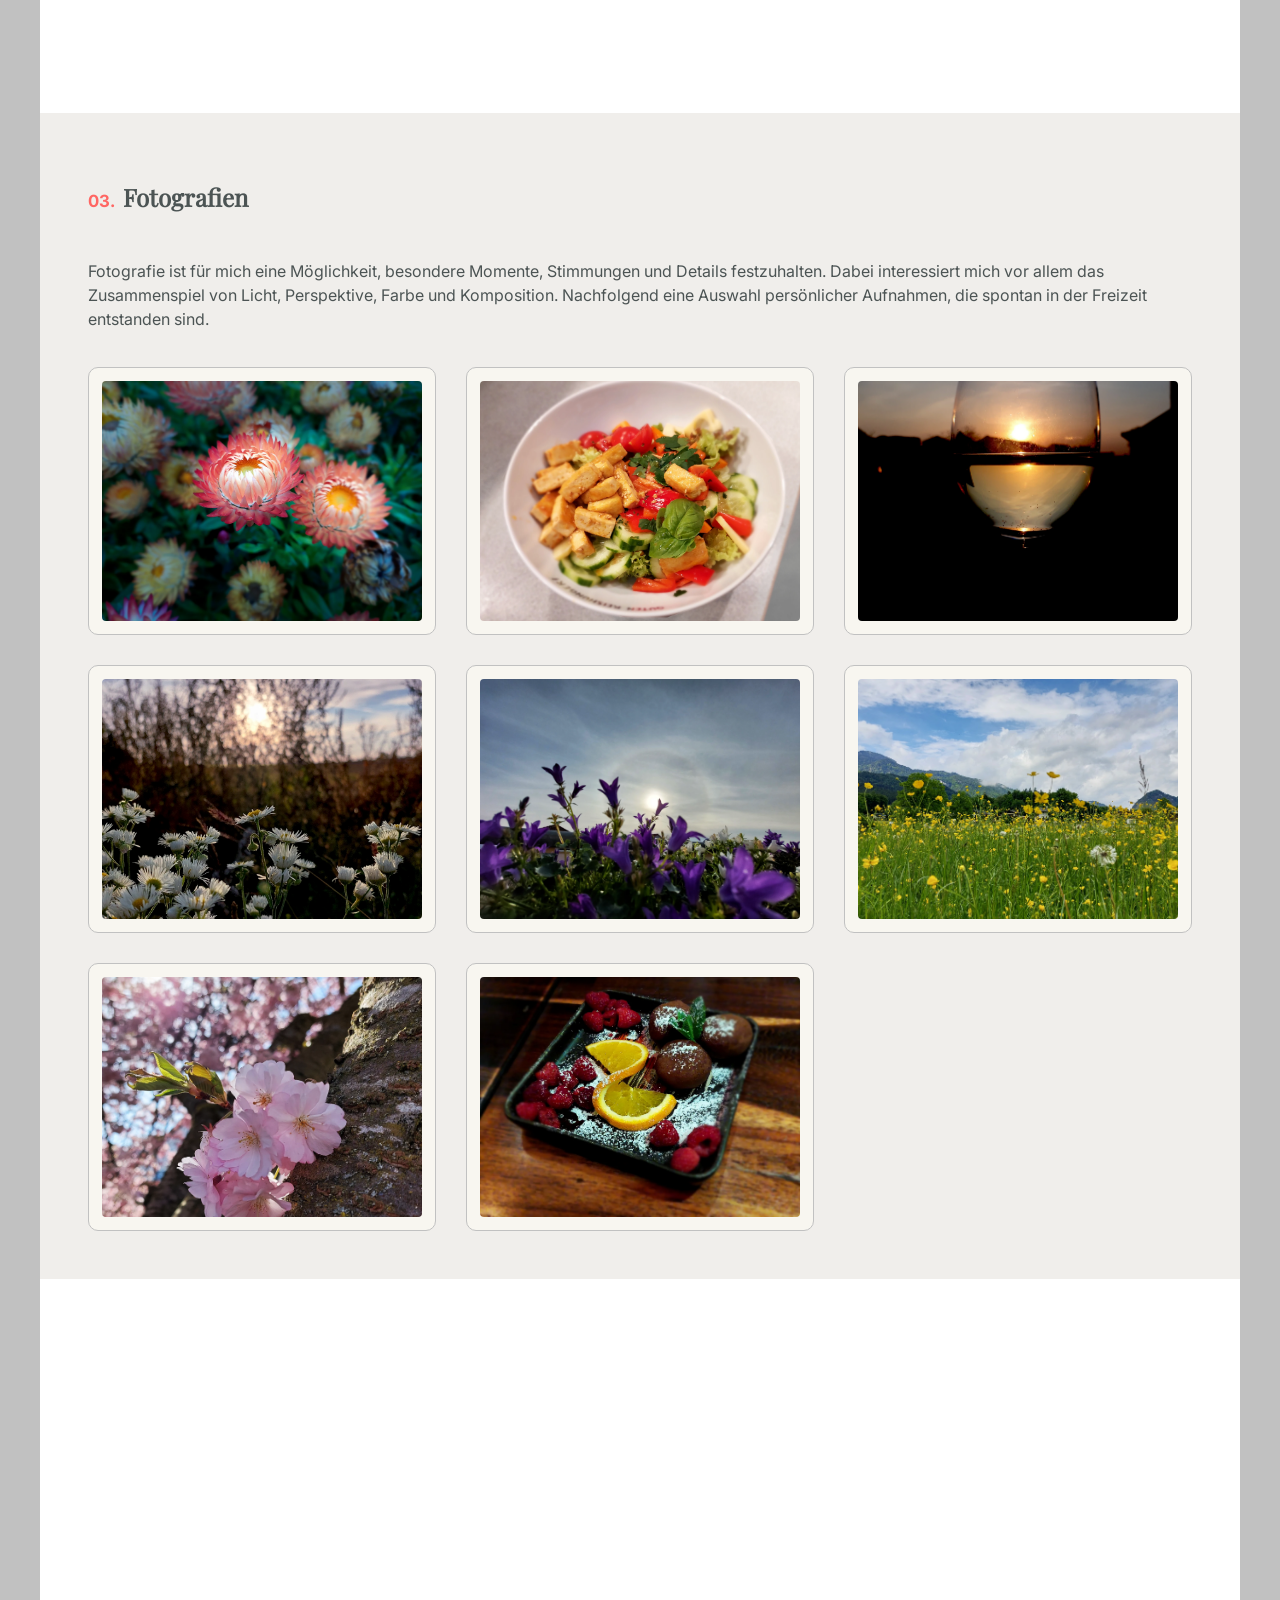
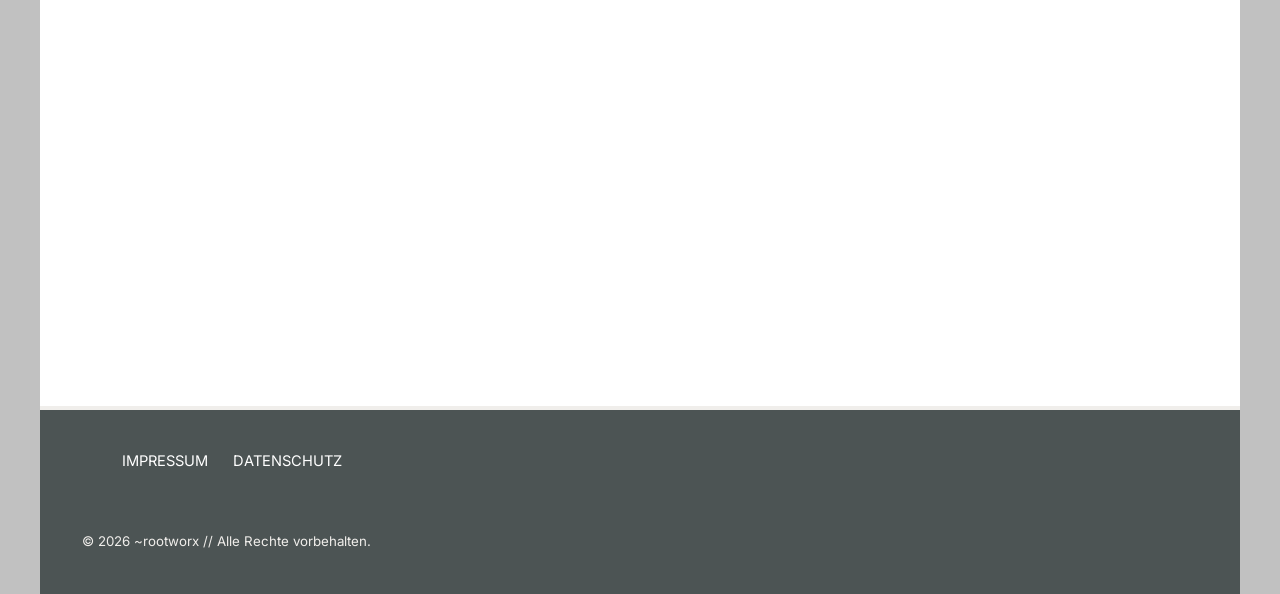
==== commit 7e501f32: "feat: Füge Scroll-Effekt "Scroll-Reveal" hinzu - in CSS: 2 neue Klassen  zu "reveal" ergänzt mit Ver" ====
--- a/index.html
+++ b/index.html
@@ -19,6 +19,7 @@
     <script src="script/loader.js" defer></script>
     <script src="script/lightbox.js" defer></script>
     <script src="script/themeToggle.js" defer></script>
+    <script src="script/scrollReveal.js" defer></script>
 </head>
 
 <body id="top">
@@ -68,7 +69,9 @@
                     <li>Figma</li>
                 </ul>
             </article>
-            <figure><img src="assets/images/foto_klein.webp" alt="Porträtfoto, wurde leicht abstrahiert"></figure>
+            <figure class="reveal">
+                <img src="assets/images/foto_klein.webp" alt="Porträtfoto, wurde leicht abstrahiert">
+            </figure>
         </section>
 
         <section id="works">
@@ -81,7 +84,7 @@
             </article>
             <h3>Webdesign</h3>
             <div class="work-grid">
-                <figure>
+                <figure class="reveal">
                     <img src="assets/works/wd1.webp" alt="Erstellung Webseite für GBV Schiltberg" loading="lazy">
                     <figcaption>
                         <span class="workbrow">Webseite</span>
@@ -92,7 +95,7 @@
                     </figcaption>
                 </figure>
 
-                <figure>
+                <figure class="reveal">
                     <img src="assets/works/wd2.webp" alt="Relaunch der Webseite GBV Schiltberg" loading="lazy">
                     <figcaption>
                         <span class="workbrow">Webseite</span>
@@ -103,7 +106,7 @@
                     </figcaption>
                 </figure>
 
-                <figure>
+                <figure class="reveal">
                     <img src="assets/works/wd3.webp" alt="Erstellung Webseite für einen kleinen Schützenverein" loading="lazy">
                     <figcaption>
                         <span class="workbrow">Webseite</span>
@@ -117,7 +120,7 @@
 
             <h3>Grafikdesign</h3>
             <div class="work-grid">
-                <figure>
+                <figure class="reveal">
                     <img src="assets/works/gd1.webp" alt="Wallpaper in Photoshop mit Kopf einer Frau" loading="lazy">
                     <figcaption>
                         <span class="workbrow">Grafik</span>
@@ -127,7 +130,7 @@
                     </figcaption>
                 </figure>
 
-                <figure>
+                <figure class="reveal">
                     <img src="assets/works/gd2.webp" alt="Wallpaper in Photoshop mit Effekten" loading="lazy">
                     <figcaption>
                         <span class="workbrow">Grafik</span>
@@ -138,7 +141,7 @@
                     </figcaption>
                 </figure>
 
-                <figure>
+                <figure class="reveal">
                     <img src="assets/works/gd3.webp" alt="Wallpaper in Photoshop mit Effekten" loading="lazy">
                     <figcaption>
                         <span class="workbrow">Grafik</span>
@@ -153,7 +156,7 @@
 
             <h3>Printdesign</h3>
             <div class="work-grid">
-                <figure>
+                <figure class="reveal">
                     <img src="assets/works/pd1.webp" alt="Erstellung eines Flyers" loading="lazy">
                     <figcaption>
                         <span class="workbrow">Print</span>
@@ -163,7 +166,7 @@
                     </figcaption>
                 </figure>
 
-                <figure>
+                <figure class="reveal">
                     <img src="assets/works/pd2.webp" alt="Erstellung eines Flyers" loading="lazy">
                     <figcaption>
                         <span class="workbrow">Print</span>
@@ -183,42 +186,42 @@
                 eine Auswahl persönlicher Aufnahmen, die spontan in der Freizeit entstanden sind.</p>
 
             <div class="foto-grid">
-                <figure>
+                <figure class="reveal">
                     <a href="assets/fotos/foto1.webp" data-lightbox="foto"><img src="assets/fotos/foto1.webp"
                             alt="Nahaufnahme von Strohblumen" loading="lazy"></a>
                 </figure>
 
-                <figure>
+                <figure class="reveal">
                     <a href="assets/fotos/foto2.webp" data-lightbox="foto"><img src="assets/fotos/foto2.webp"
                             alt="Nahaufnahme eines gemischten Salats" loading="lazy"></a>
                 </figure>
 
-                <figure>
+                <figure class="reveal">
                     <a href="assets/fotos/foto3.webp" data-lightbox="foto"><img src="assets/fotos/foto3.webp"
                             alt="Spiegelung des Sonnenuntergangs im Weinglas" loading="lazy"></a>
                 </figure>
 
-                <figure>
+                <figure class="reveal">
                     <a href="assets/fotos/foto4.webp" data-lightbox="foto"><img src="assets/fotos/foto4.webp"
                             alt="Fotografie von Margeriten bei Sonnenuntergang" loading="lazy"></a>
                 </figure>
 
-                <figure>
+                <figure class="reveal">
                     <a href="assets/fotos/foto5.webp" data-lightbox="foto"><img src="assets/fotos/foto5.webp"
                             alt="Glockenblumen bei Sonnenuntergang mit Halo" loading="lazy"></a>
                 </figure>
 
-                <figure>
+                <figure class="reveal">
                     <a href="assets/fotos/foto6.webp" data-lightbox="foto"><img src="assets/fotos/foto6.webp"
                             alt="Bunte Blumenwiese in den Bergen bei leicht bewölktem Wetter" loading="lazy"></a>
                 </figure>
 
-                <figure>
+                <figure class="reveal">
                     <a href="assets/fotos/foto7.webp" data-lightbox="foto"><img src="assets/fotos/foto7.webp"
                             alt="Kirschblüte mit Sonnenstrahlen im Hintergrund" loading="lazy"></a>
                 </figure>
 
-                <figure>
+                <figure class="reveal">
                     <a href="assets/fotos/foto8.webp" data-lightbox="foto"><img src="assets/fotos/foto8.webp"
                             alt="Asiatisches Dessert: Schokoladen-Mochi mit Himbeeren, Orangen und Garnitur" loading="lazy"></a>
                 </figure>
@@ -244,7 +247,7 @@
         </dialog>
 
 
-        <section id="contact">
+        <section id="contact" class="reveal">
             <h2><span class="sektionnr">04.</span>Kontakt</h2>
             <p class="contact-intro">
                 Du hast Fragen oder möchtest dich austauschen? Schreib mir gerne. Ich freue mich, von dir zu hören.
@@ -252,7 +255,7 @@
                 Hier findest du meine Kanäle.
             </p>
 
-            <aside class="contact-info">
+            <aside class="contact-info reveal">  <!-- Hier werden 2 CSS-Klassen aufgerufen- -->
                 <span class="eyebrow">Social Media</span>
                 <ul>
                     <li><a href="mailto:info@deinemail.de">
--- a/assets/style.css
+++ b/assets/style.css
@@ -212,6 +212,7 @@
     padding: 10px;
     display: flex;
     gap: 1.5rem;      /* Abstand zwischen den Links */
+    margin-left: auto;
 
 
     ul,
@@ -754,6 +755,21 @@
     border-radius: 2px;
 }
 
+/* Styling für Scroll-Reveal-Effekt */
+
+.reveal {    /* Grundzustand */
+    opacity: 0;
+    transform: translateY(20px);
+    transition: opacity 0.7s ease, transform 0.7s ease;
+}
+
+
+.reveal.visible {    /* Element wird sichtbar */
+    opacity: 1;
+    transform: translateY(0);
+}
+
+
 
 /* Barrierefreiheit: Animationen und Scroll-Snap reduzieren */
 
--- a/assets/mobile.css
+++ b/assets/mobile.css
@@ -2,6 +2,11 @@
 
 /* Tablet-Anpassungen */
 @media (max-width: 1024px) {
+
+.all-content {
+    padding:2rem;
+    font-size: 0.9rem;
+}
 
   /* Allgemeine Abstände */
     #about, #works, #foto, #contact {
@@ -73,7 +78,7 @@
         gap: 1.5rem;
 
         p, ul, li, label {
-            font-size: 10pt;
+            font-size: 1rem;
             padding-left: 0;
         }
     }
@@ -117,6 +122,11 @@
     scroll-snap-type: none;
 }
 
+.all-content {
+    padding: 1.4rem;
+    font-size: 0.9rem;
+}
+
  /* Allgemeine Abstände */
     #about, #works, #foto, #contact {
         padding: 1.25rem;
@@ -173,6 +183,11 @@
         font-size: 0.9rem;
     }
 
+    #themeToggle {
+        padding: 8px 10px;
+        font-size: 0.8rem;
+    }
+    
     
     /* Hero-Sektion */
     #hero {
--- a/assets/dark-theme.css
+++ b/assets/dark-theme.css
@@ -1,20 +1,260 @@
 /* Dunkles Theme - Farbwerte in :root bleiben gleich, Bezeichnungen in Klassen usw. ändern sich! */
 
-:root[data-theme="dark"] {       /* Allgemeine Farben überschreiben */
-    --color-dark: #4c5050;
-    --color-cream: #f0eeeb;
-    --color-turquoise: #69AEB0;
-    --color-coral: #FF7774;
-    --color-white: #FFFFFF;
-    --color-black: #111515;
-    --color-lightblack: #414141;
-    --color-grey: #858D8D;
-    --color-offwhite: #EFE7EB; 
-    --color-imgbg: #303636;
-    --color-accentblue: #83BFC2; 
-    --color-lightgrey: #596262;
-
-    /* Zusätzliche Stile für das dunkle Theme */
-
-}
-
+:root[data-theme="dark"] {
+    /* Allgemeine Farben überschreiben */
+
+    --color-dark: #555D5D;
+    --color-cream: #343B3B;
+    --color-turquoise: #79B7B8;
+    --color-coral: #FF8580;
+    --color-white: #edeae6;
+    --color-realwhite: #ffffff;
+    --color-black: #242929;
+    --color-lightblack: #626969;
+    --color-grey: #A5AAAA;
+    --color-offwhite: #D9D4D5;
+    --color-imgbg: #454B49;
+    --color-accentblue: #91C5C7;
+    --color-lightgrey: #737C7C;
+    --color-darkturquoise: #63a2a3;
+
+}
+
+/* Zusätzliche Stile für das dunkle Theme */
+
+:root[data-theme="dark"] header {
+    border-bottom: 2px solid var(--color-grey);
+    background-color: var(--color-white);
+}
+
+main {
+    .sektionnr {
+        color: var(--color-coral);
+    }
+}
+
+
+:root[data-theme="dark"] #about {
+    color: var(--color-white);
+
+    h1, h2 {
+        color: var(--color-white);
+    }
+
+    p {
+        color: var(--color-offwhite);
+    }
+
+    li {
+        background-color: var(--color-turquoise);
+        color: var(--color-black);
+        border: 1px solid var(--color-offwhite);
+    }
+}
+
+:root[data-theme="dark"] #foto {
+    color: var(--color-offwhite);
+
+    h1, h2 {
+        color: var(--color-white);
+    }
+
+    .foto-grid figure {
+        border: 1px solid var(--color-imgbg);
+        background-color: var(--color-black);
+        transition: transform 0.25s ease, box-shadow 0.25s ease;
+    }
+
+    figure:hover {
+        background-color: var(--color-lightblack);
+    }
+
+}
+
+
+:root[data-theme="dark"] #contact {
+    color: var(--color-dark);
+
+    .contact-info {
+        background-color: var(--color-coral);
+        color: var(--color-black);
+    }
+
+    .contact-container {
+        color: var(--color-white);
+        background-color: var(--color-cream);
+    }
+
+    input,
+    textarea,
+    button {
+        border: 1px solid var(--color-lightgrey);
+        background-color: var(--color-grey);
+    }
+
+    button {
+        background-color: var(--color-offwhite);
+        color: var(--color-cream);
+    }
+
+    button[type="submit"]:hover {
+        background-color: var(--color-coral);
+        color: var(--color-black);
+    }
+
+}
+
+:root[data-theme="dark"] footer {
+    background-color: var(--color-black);
+    border-top: 4px solid var(--color-lightgrey);
+
+    p {
+        color: var(--color-offwhite);
+    }
+
+    a {
+        color: var(--color-offwhite);
+    }
+
+    li a:hover {
+        color: var(--color-white);
+        background: transparent;
+        border-bottom: solid 5px var(--color-coral);
+    }
+
+    .back-to-top {
+
+        a {
+            background-color: var(--color-white);
+
+            svg {
+                fill: var(--color-black);
+            }
+
+        }
+
+        a:hover {
+            background-color: var(--color-black);
+
+
+            svg {
+                fill: var(--color-white);
+            }
+        }
+    }
+}
+
+:root[data-theme="dark"] #hero {
+
+    .hero-highlight {
+        color: var(--color-darkturquoise);
+    }
+
+    a {
+        background-color: var(--color-darkturquoise);
+        color: var(--color-realwhite);
+        transition: background-color 0.3s ease, transform 0.2s ease;
+    }
+
+    a:hover {
+        background-color: var(--color-coral);
+        color: var(--color-cream);
+    }
+}
+
+
+:root[data-theme="dark"] #header-nav {
+
+    a {
+          color: var(--color-dark);
+    }
+
+    a:hover {
+        color: var(--color-realwhite);
+        background-color: var(--color-darkturquoise);
+    }
+} 
+
+
+:root[data-theme="dark"] #works {
+
+    h3 {
+        color: var(--color-darkturquoise);
+    }
+
+    a {
+        color: var(--color-realwhite);
+        background-color: var(--color-darkturquoise);
+    }
+
+    a:hover {
+        color: var(--color-realwhite);
+    }
+}
+
+:root[data-theme="dark"] .all-content {
+
+    h1 {
+        color: var(--color-white);
+    }
+
+    h2 {
+        color: var(--color-coral);
+        padding-bottom: 20px;
+    }
+
+    h3 {
+        color: var(--color-turquoise);
+    }
+
+    address, p {
+        color: var(--color-white);
+    }
+
+    a {
+        background-color: var(--color-darkturquoise);
+        color: var(--color-realwhite);
+    }
+
+    a:hover {
+        color: var(--color-black);
+        background-color: var(--color-coral);
+    }
+}
+
+
+/* ==============================
+    STYLING PROJEKT-UNTERSEITE
+================================ */
+
+:root[data-theme="dark"] .projekt-content {
+
+    color: var(--color-white);
+    background-color: var(--color-cream);
+
+    a {
+        background-color: var(--color-darkturquoise);
+        color: var(--color-realwhite);
+    }
+
+    a:hover {
+        background-color: var(--color-coral);
+        color: var(--color-realwhite);
+    }
+
+    .project-hero {
+
+        h1 {
+            color: var(--color-accentblue);
+        }
+    }
+
+    h2 {
+        color: var(--color-realwhite);
+    }
+
+    img {
+        background-color: var(--color-realwhite);
+        border: 1px solid var(--color-grey);
+    }
+}
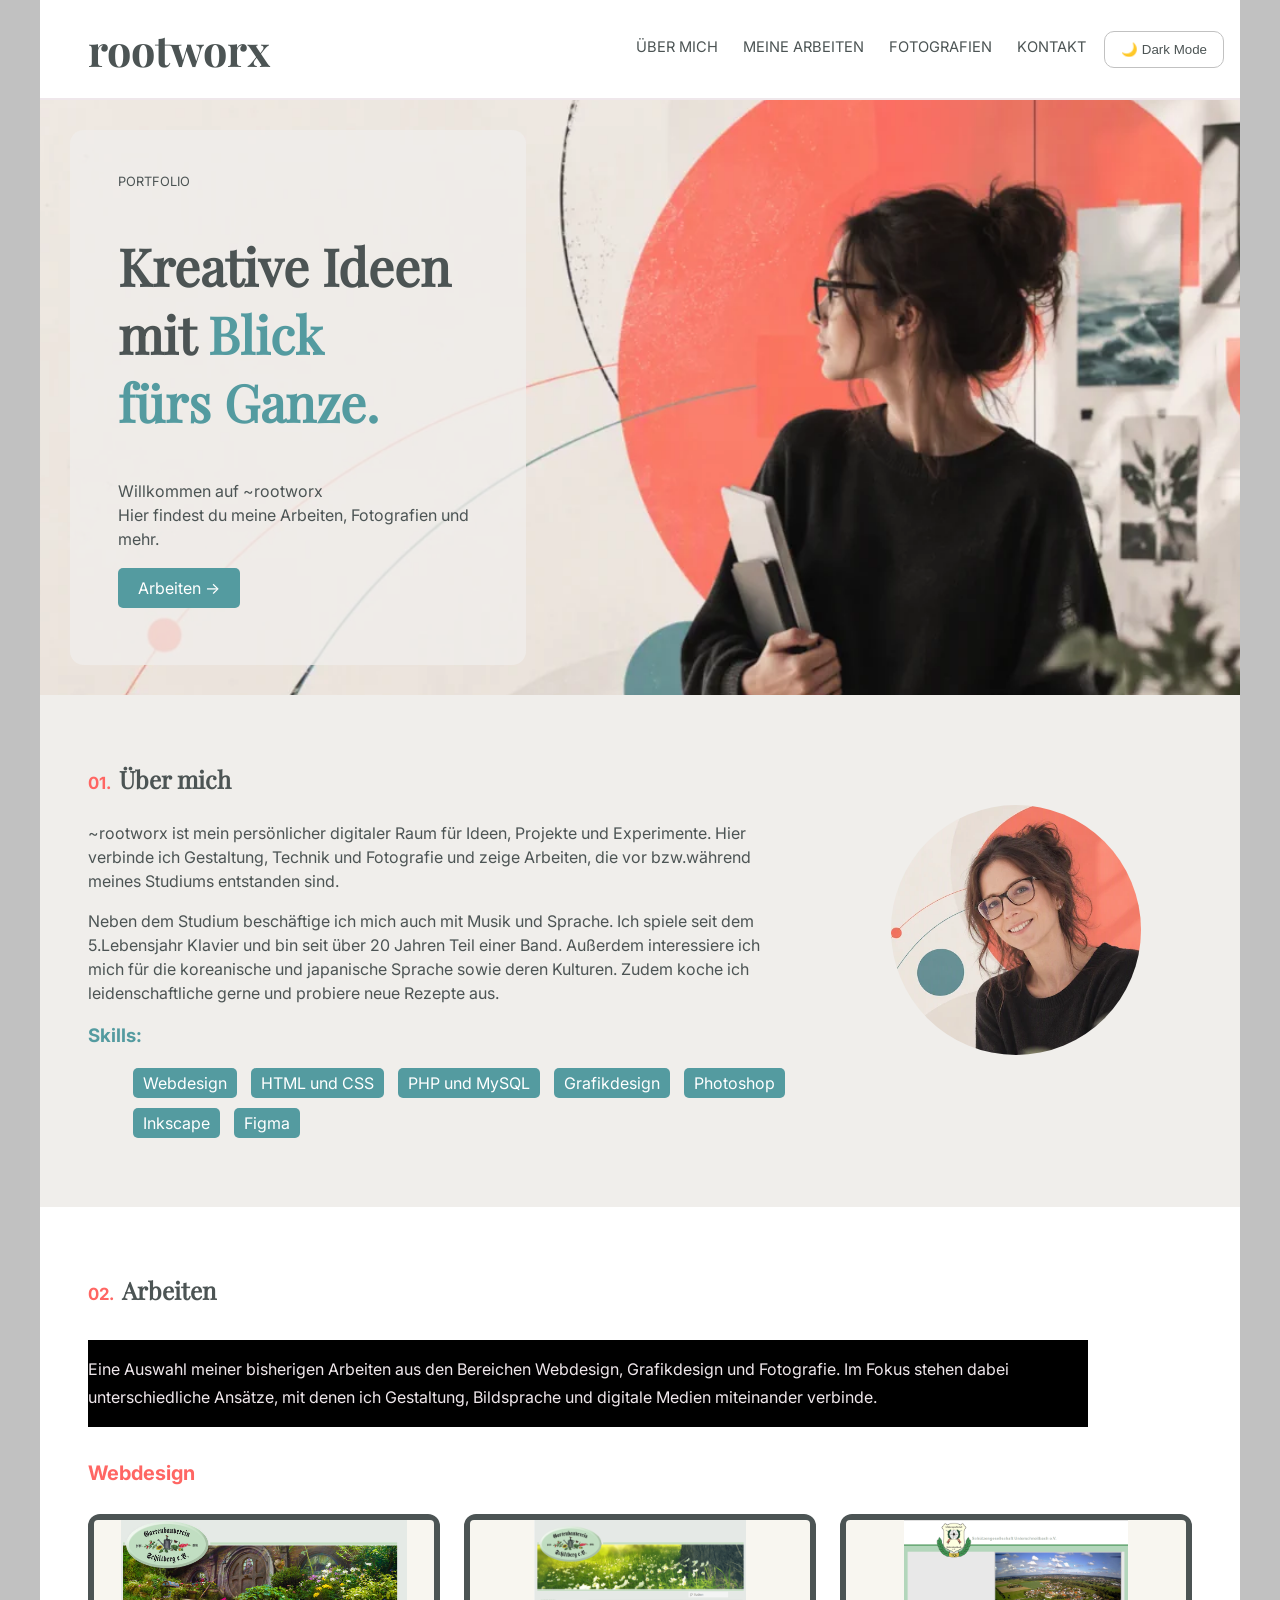
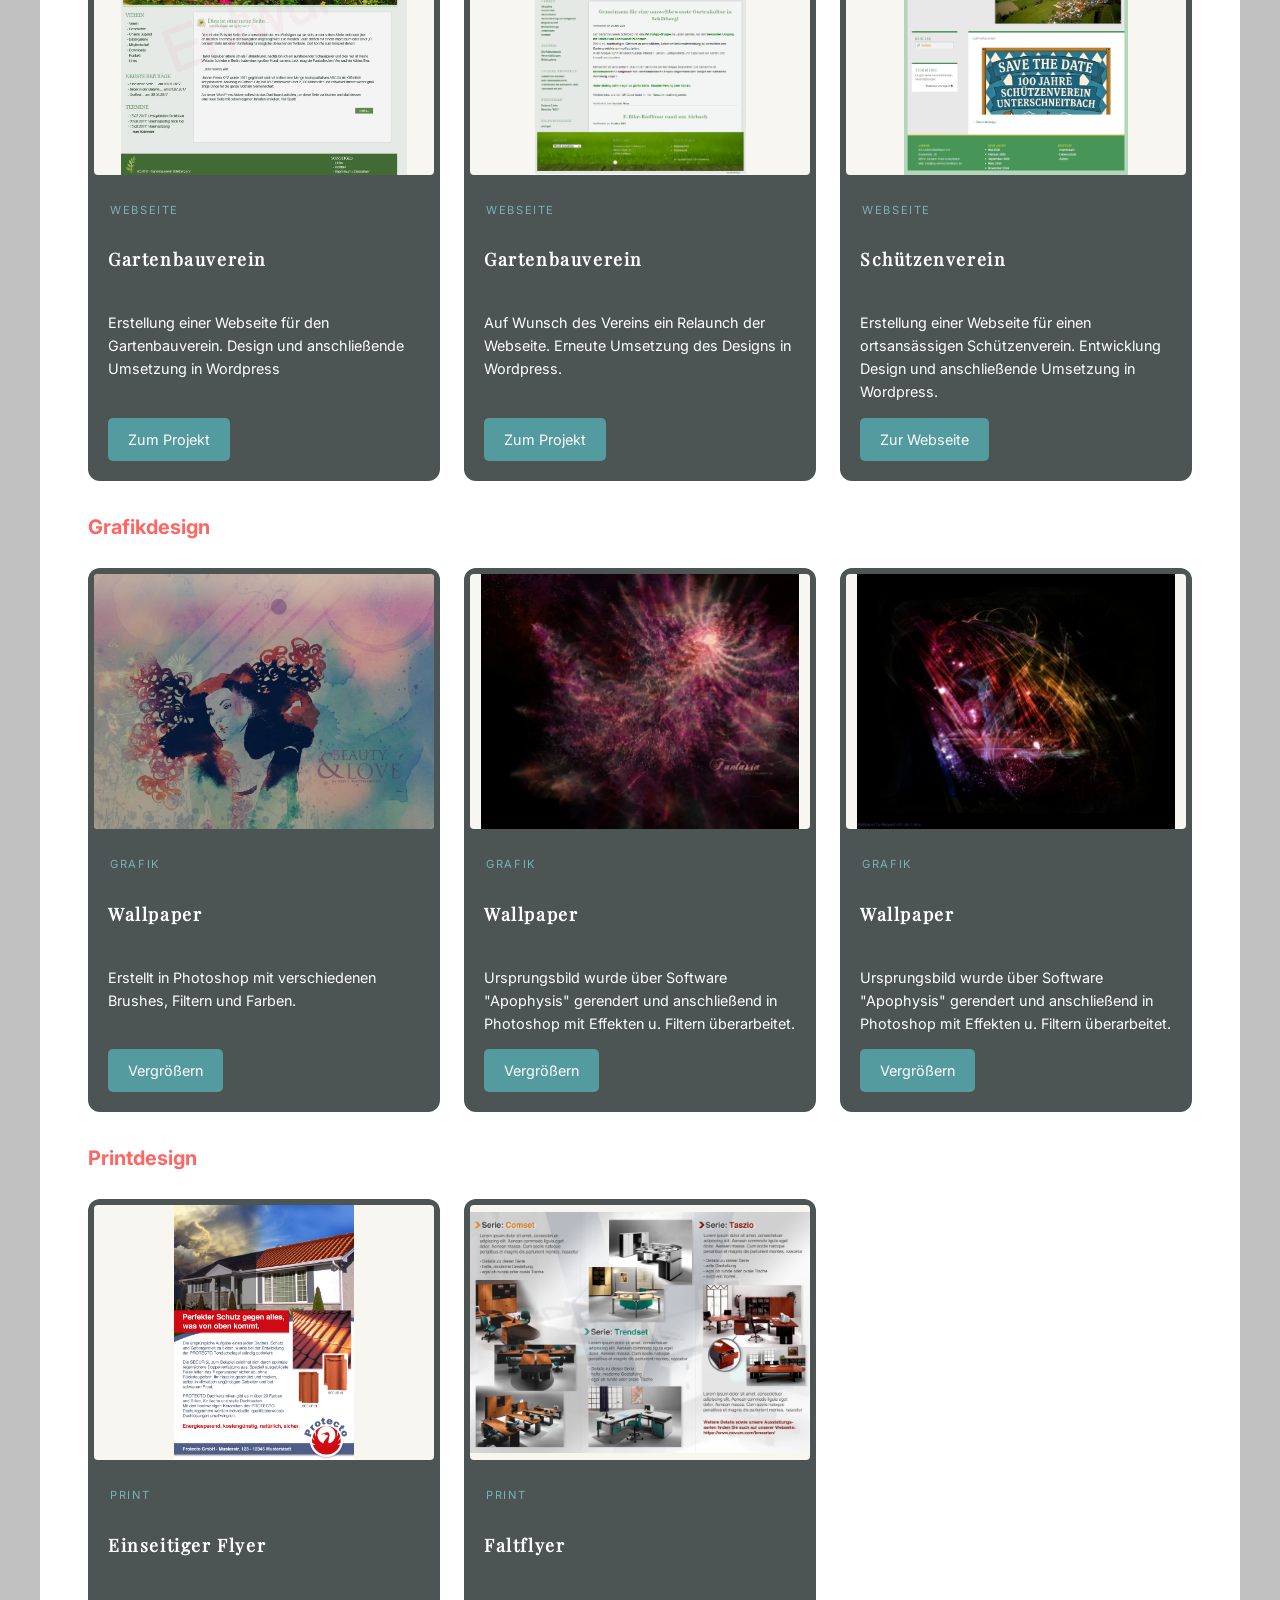
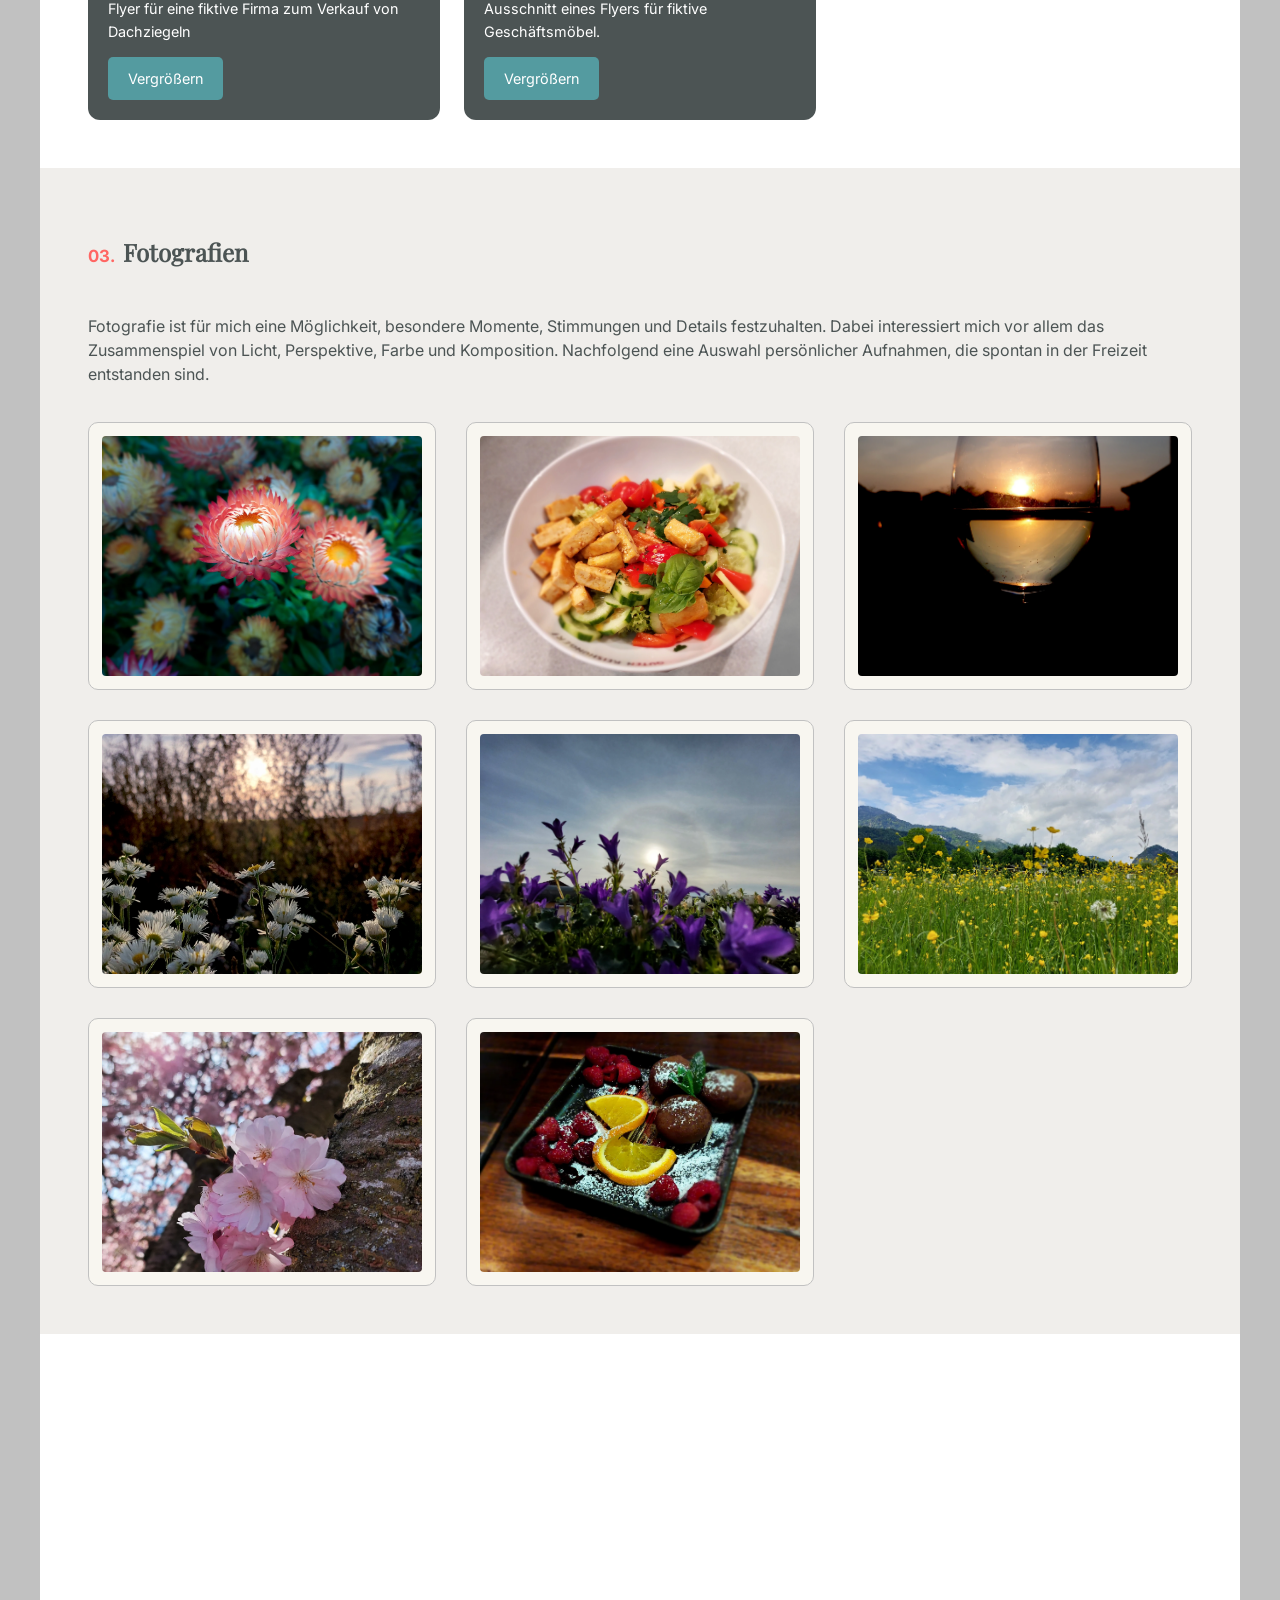
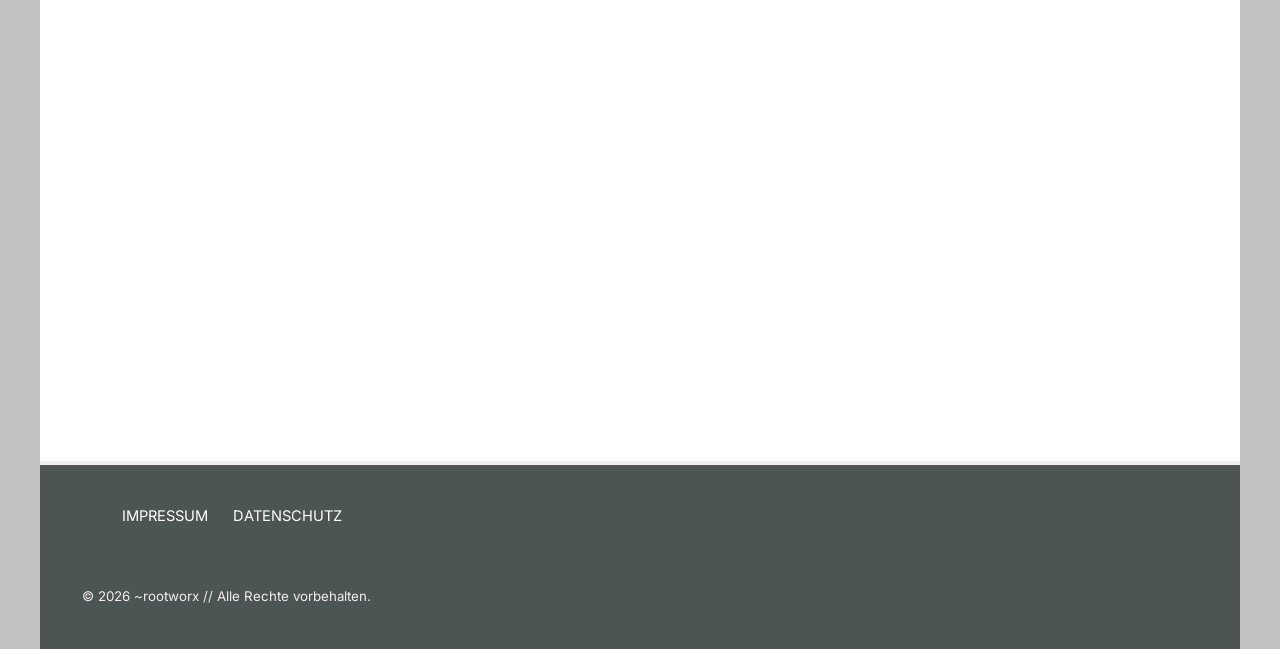
==== commit 908473f7: "refactor: Passe Abstände und CTA beim Hero für Dark&Light-Mode an - mobile.css: für 767 und 622px Br" ====
--- a/index.html
+++ b/index.html
@@ -40,7 +40,7 @@
                 <p>Willkommen auf ~rootworx<br />
                     Hier findest du meine Arbeiten, Fotografien und mehr.
                 </p>
-                <p><a href="#works">Meine Arbeiten</a></p>
+                <p><a href="#works">Arbeiten →</a></p>
             </div>
 
         </section>
@@ -59,7 +59,7 @@
                     neue
                     Rezepte aus.</p>
                 <h3>Skills:</h3>
-                <ul>
+                <ul class="reveal">
                     <li>Webdesign</li>
                     <li>HTML und CSS</li>
                     <li>PHP und MySQL</li>
@@ -255,7 +255,7 @@
                 Hier findest du meine Kanäle.
             </p>
 
-            <aside class="contact-info reveal">  <!-- Hier werden 2 CSS-Klassen aufgerufen- -->
+            <aside class="contact-info">  
                 <span class="eyebrow">Social Media</span>
                 <ul>
                     <li><a href="mailto:info@deinemail.de">
--- a/assets/style.css
+++ b/assets/style.css
@@ -56,7 +56,6 @@
 html, body {
     scroll-behavior: smooth;
     scroll-padding-top: 70px;
-    scroll-snap-type: y proximity;
     background-color: var(--color-grey);
     font-family: var(--font-text);
 }
@@ -66,11 +65,6 @@
     max-width: 1200px;
     margin: 0 auto;
 }
-
-
-#works, #foto {  /* Scroll-Snap nur bei großen Sections */
-    scroll-snap-align: start;
-}  
 
 
 /*  Styling des Grundgerüsts  */
@@ -281,9 +275,16 @@
     }
 
     .hero-content {
+        background-color: color-mix(in srgb, var(--color-cream) 80%, transparent);
+        border-radius: 14px;
+        padding: 40px;
         width: 40%;
         padding-left: 3rem;
     }
+
+
+
+
 
     p {
         line-height: 1.5;
@@ -776,6 +777,11 @@
 @media (prefers-reduced-motion: reduce) {
     html {
         scroll-behavior: auto;
-        scroll-snap-type: none;
+    }
+
+    .reveal {
+        opacity: 1;
+        transform: none;
+        transition: none;
     }
 }
--- a/assets/mobile.css
+++ b/assets/mobile.css
@@ -39,8 +39,12 @@
         background-size: cover;
      
         .hero-content {
-           width: 42%;
+            background-color: color-mix(in srgb, var(--color-cream) 85%, transparent);
+            border-radius: 10px;
+            padding: 25px;
+            width: 49%;
             padding-left: 1.3rem;
+
         }
 
     }   
@@ -118,10 +122,6 @@
     --font-body: clamp(0.9rem, 1vw, 1rem);
 }
 
-html {
-    scroll-snap-type: none;
-}
-
 .all-content {
     padding: 1.4rem;
     font-size: 0.9rem;
@@ -200,8 +200,10 @@
 
 
         .hero-content {
-            max-width: 75%;
-            padding-left: 0;
+            background-color: color-mix(in srgb, var(--color-cream) 65%, transparent);
+            border-radius: 10px;
+            padding: 10px;
+            width: 65%;
             font-size: var(--font-body);
             text-wrap: balance;
         }
@@ -330,10 +332,14 @@
         background-position: right;
         background-repeat: no-repeat;
         background-attachment: scroll;
+        padding: 0.6rem;
         
         .hero-content {
-            width: 60%;
-            padding-left: 0.8rem;
+            background-color: color-mix(in srgb, var(--color-cream) 75%, transparent);
+            border-radius: 5px;
+            padding: 5px;
+            width: 65%;
+            font-size: var(--font-body);
             text-wrap: balance;
         }
 
--- a/assets/dark-theme.css
+++ b/assets/dark-theme.css
@@ -7,24 +7,40 @@
     --color-cream: #343B3B;
     --color-turquoise: #79B7B8;
     --color-coral: #FF8580;
+    --color-darkcoral: #e97773;
     --color-white: #edeae6;
     --color-realwhite: #ffffff;
     --color-black: #242929;
     --color-lightblack: #626969;
-    --color-grey: #A5AAAA;
+    --color-grey: #42494b;   /* A5AAAA  */
     --color-offwhite: #D9D4D5;
     --color-imgbg: #454B49;
     --color-accentblue: #91C5C7;
     --color-lightgrey: #737C7C;
     --color-darkturquoise: #63a2a3;
-
 }
 
 /* Zusätzliche Stile für das dunkle Theme */
 
 :root[data-theme="dark"] header {
     border-bottom: 2px solid var(--color-grey);
-    background-color: var(--color-white);
+    background-color: var(--color-cream);
+
+    .brand {
+
+        a {
+        color: var(--color-offwhite);
+        }
+
+        a:hover {
+        color: var(--color-turquoise);
+        }
+    }
+
+    #themeToggle {
+        color: var(--color-offwhite);
+
+    }
 }
 
 main {
@@ -73,10 +89,15 @@
 
 
 :root[data-theme="dark"] #contact {
-    color: var(--color-dark);
+    color: var(--color-offwhite);
+    background-color: var(--color-black);
+
+    h2 {
+        color: var(--color-offwhite);
+    }
 
     .contact-info {
-        background-color: var(--color-coral);
+        background-color: var(--color-darkcoral);
         color: var(--color-black);
     }
 
@@ -85,11 +106,16 @@
         background-color: var(--color-cream);
     }
 
-    input,
+    input, 
     textarea,
     button {
         border: 1px solid var(--color-lightgrey);
         background-color: var(--color-grey);
+        color: var(--color-offwhite);
+    }
+
+    ::placeholder {
+        color: var(--color-offwhite);
     }
 
     button {
@@ -98,7 +124,7 @@
     }
 
     button[type="submit"]:hover {
-        background-color: var(--color-coral);
+        background-color: var(--color-darkcoral);
         color: var(--color-black);
     }
 
@@ -109,7 +135,7 @@
     border-top: 4px solid var(--color-lightgrey);
 
     p {
-        color: var(--color-offwhite);
+        color: var(--color-lightgrey);
     }
 
     a {
@@ -123,7 +149,6 @@
     }
 
     .back-to-top {
-
         a {
             background-color: var(--color-white);
 
@@ -145,9 +170,27 @@
 }
 
 :root[data-theme="dark"] #hero {
-
+    background-image: url("../assets/images/designhero-dark.webp");
+    opacity: 0.95;
+    background-color: var(--color-black);
+
+    
+    .hero-title {
+        color: var(--color-offwhite);
+    }
+    
+    .hero-content {
+        background-color: color-mix(in srgb, var(--color-black) 80%, transparent);
+        text-wrap: balance;
+
+
+        & h1, p {
+            color: var(--color-offwhite);
+        }
+    }
+    
     .hero-highlight {
-        color: var(--color-darkturquoise);
+        color: var(--color-turquoise);
     }
 
     a {
@@ -166,7 +209,7 @@
 :root[data-theme="dark"] #header-nav {
 
     a {
-          color: var(--color-dark);
+          color: var(--color-offwhite);
     }
 
     a:hover {
@@ -176,7 +219,13 @@
 } 
 
 
-:root[data-theme="dark"] #works {
+:root[data-theme="dark"] #works, #works article {
+    background-color: var(--color-black);
+    color: var(--color-offwhite);
+
+    h2 {
+        color: var(--color-offwhite);
+    }
 
     h3 {
         color: var(--color-darkturquoise);
